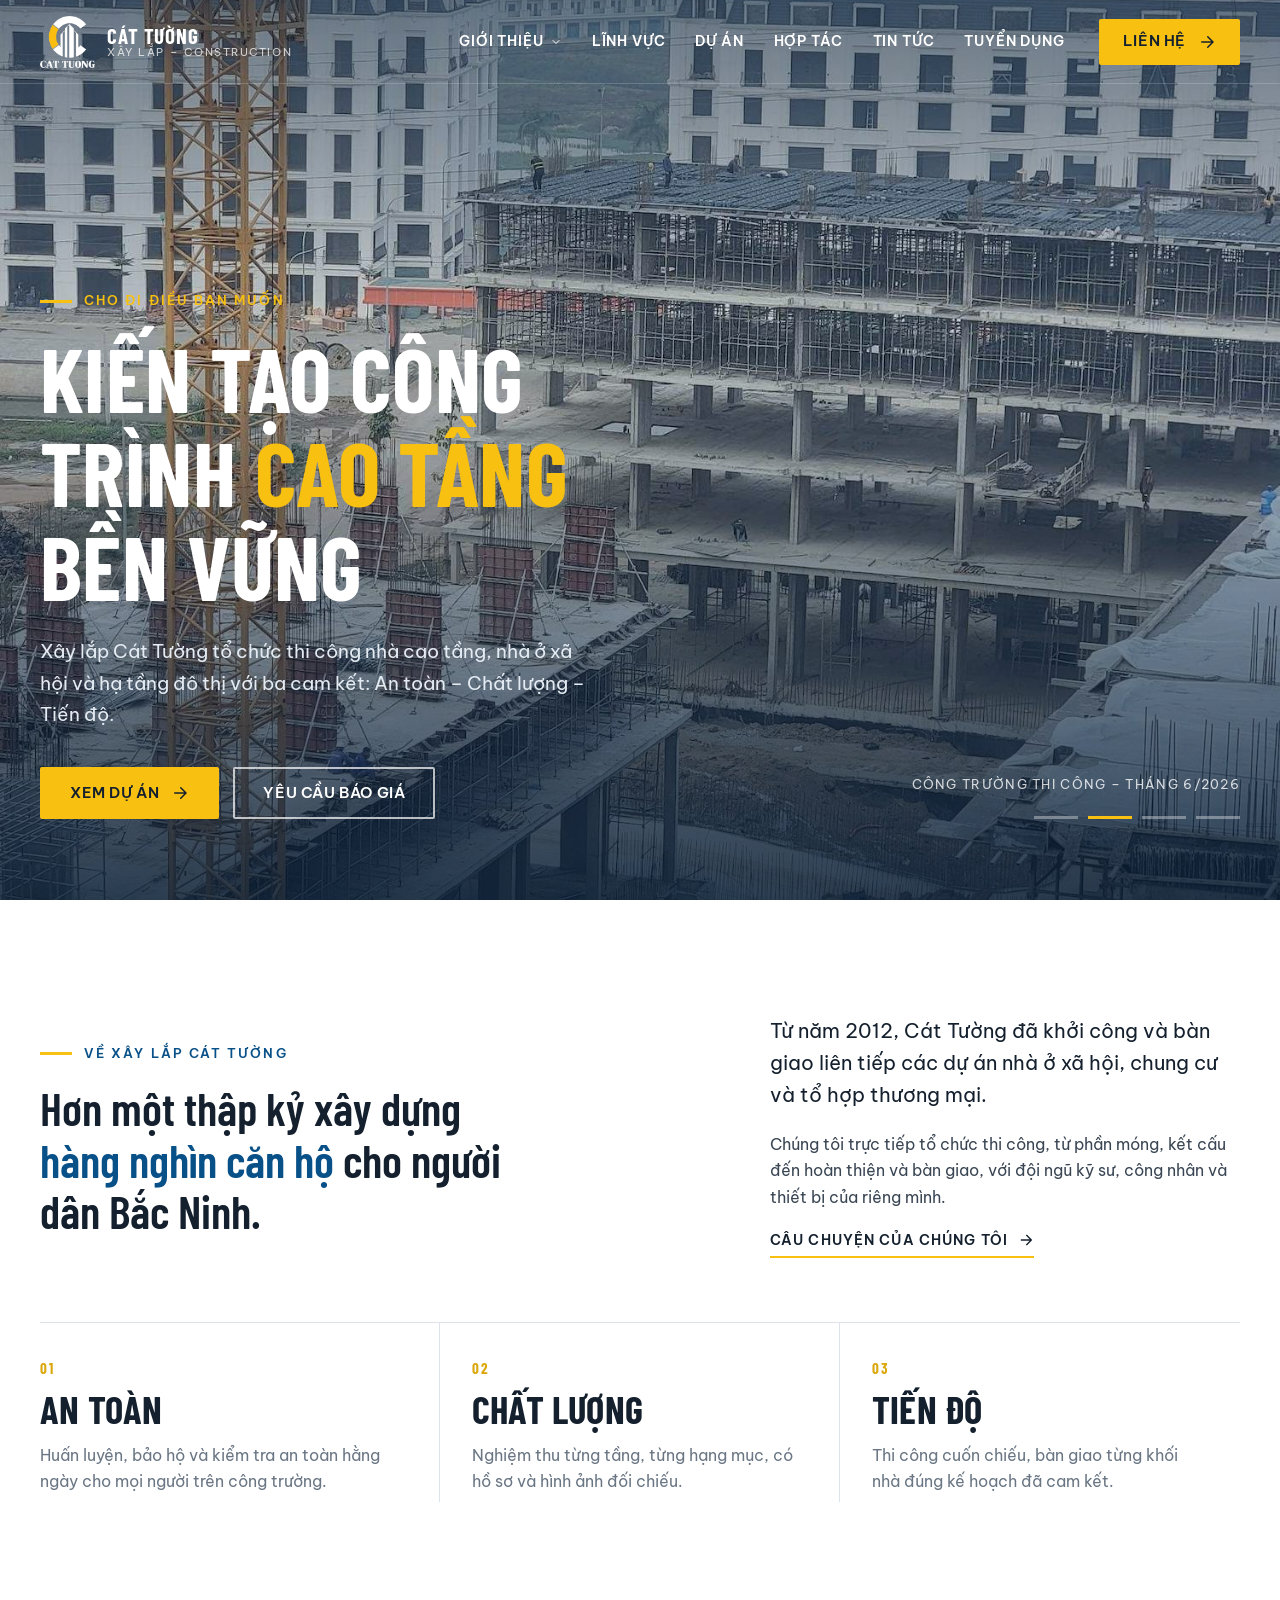
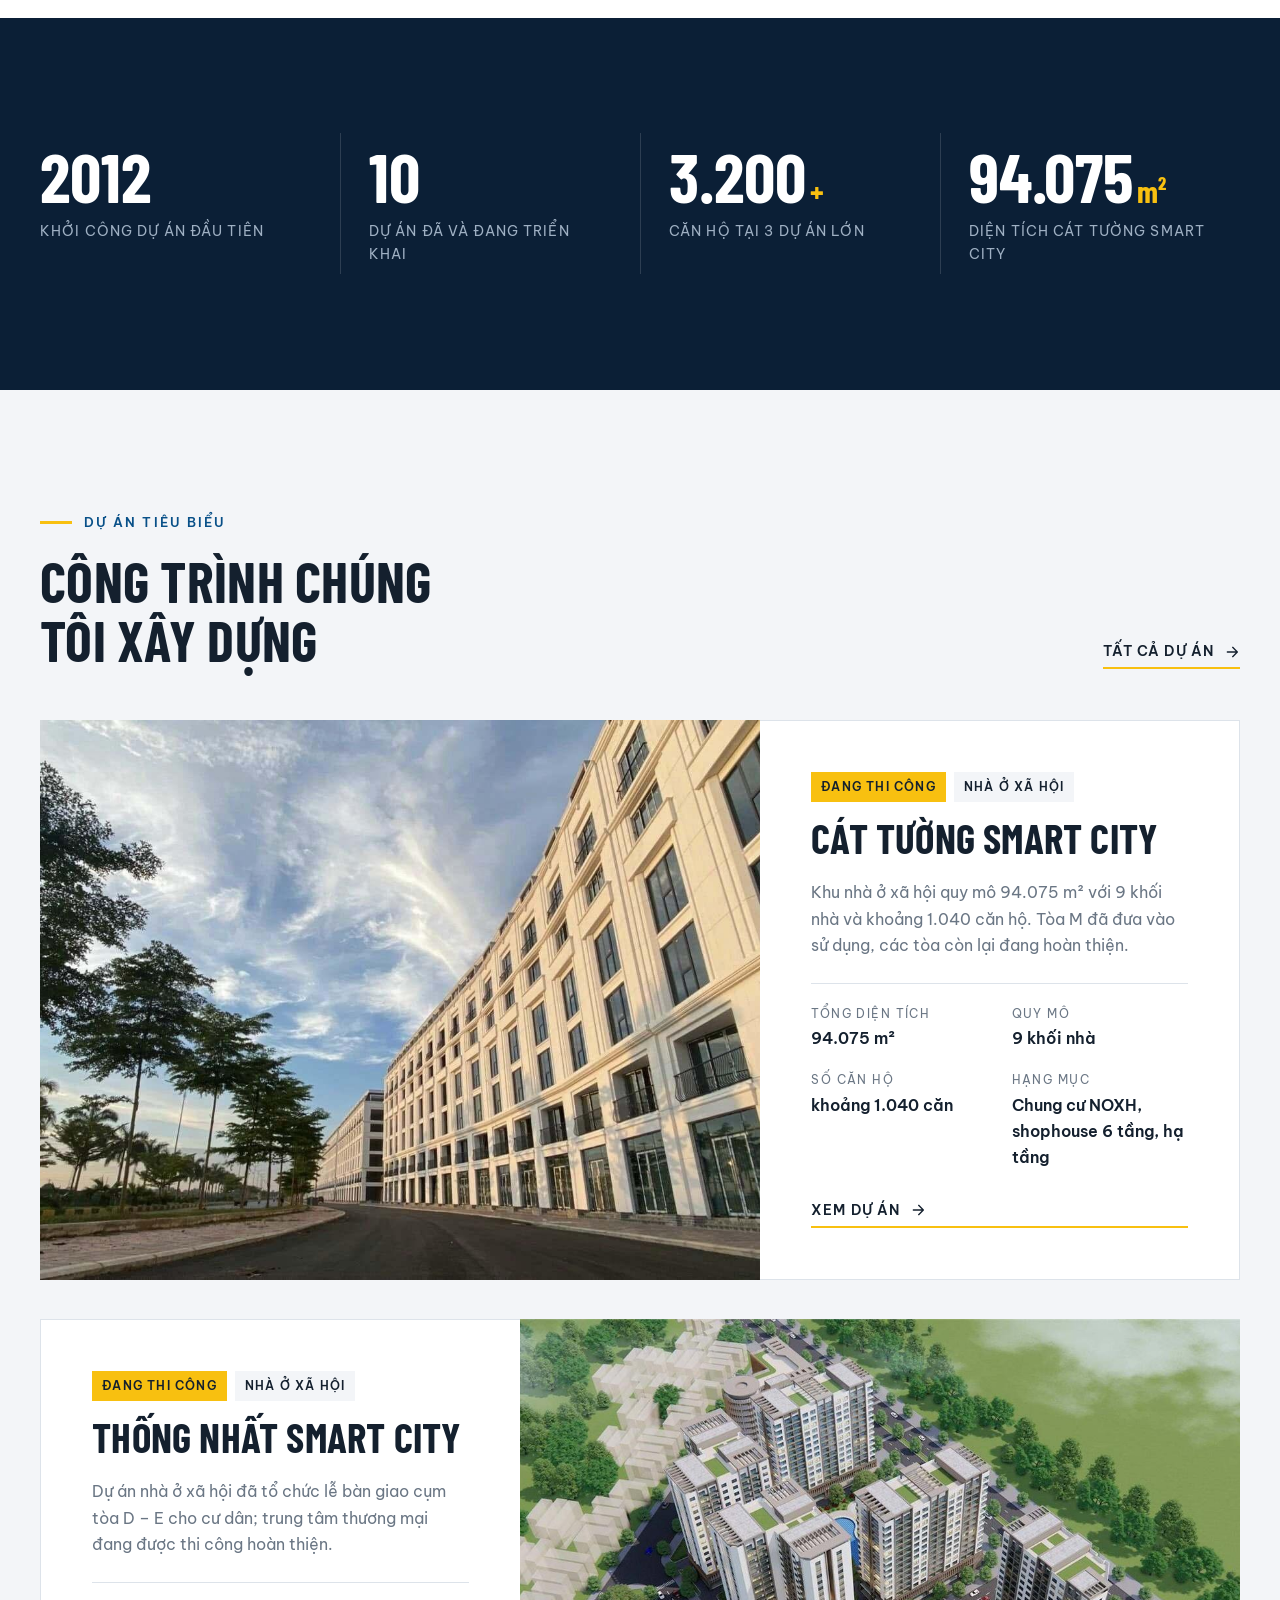
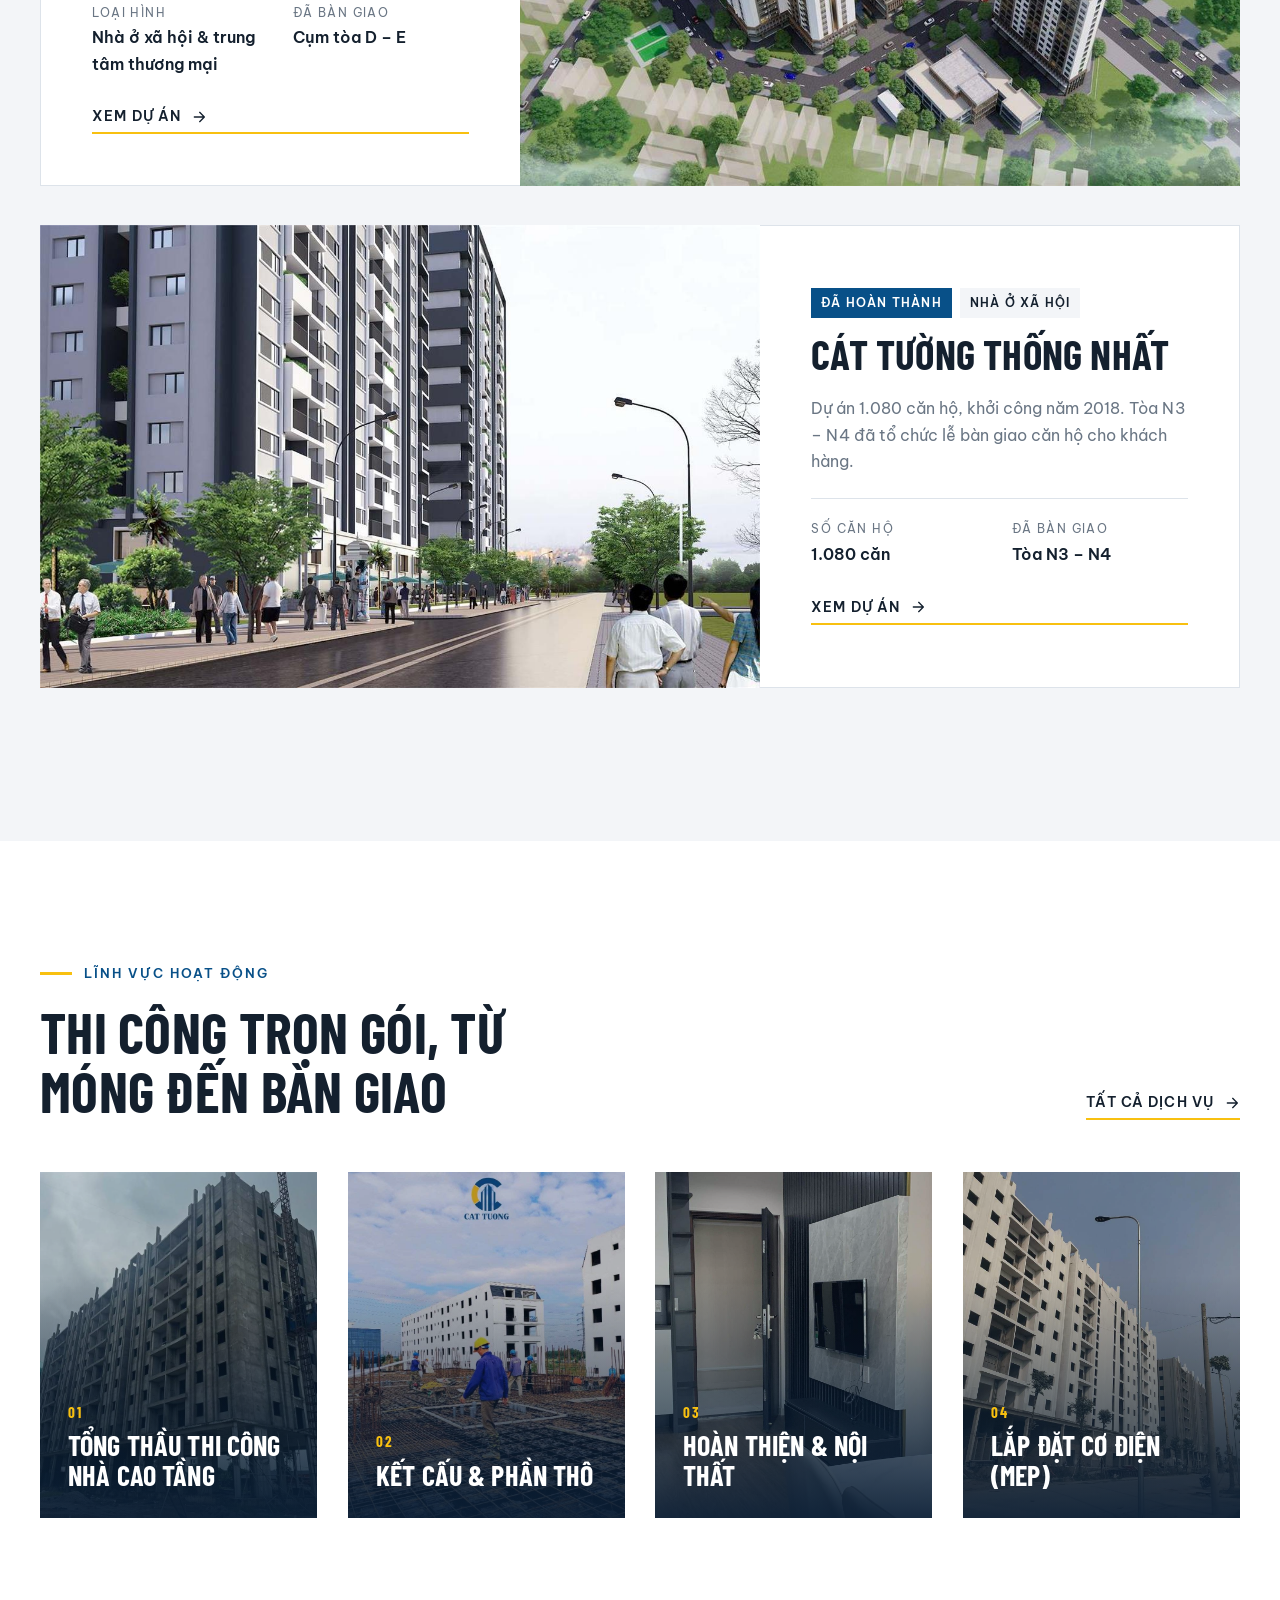
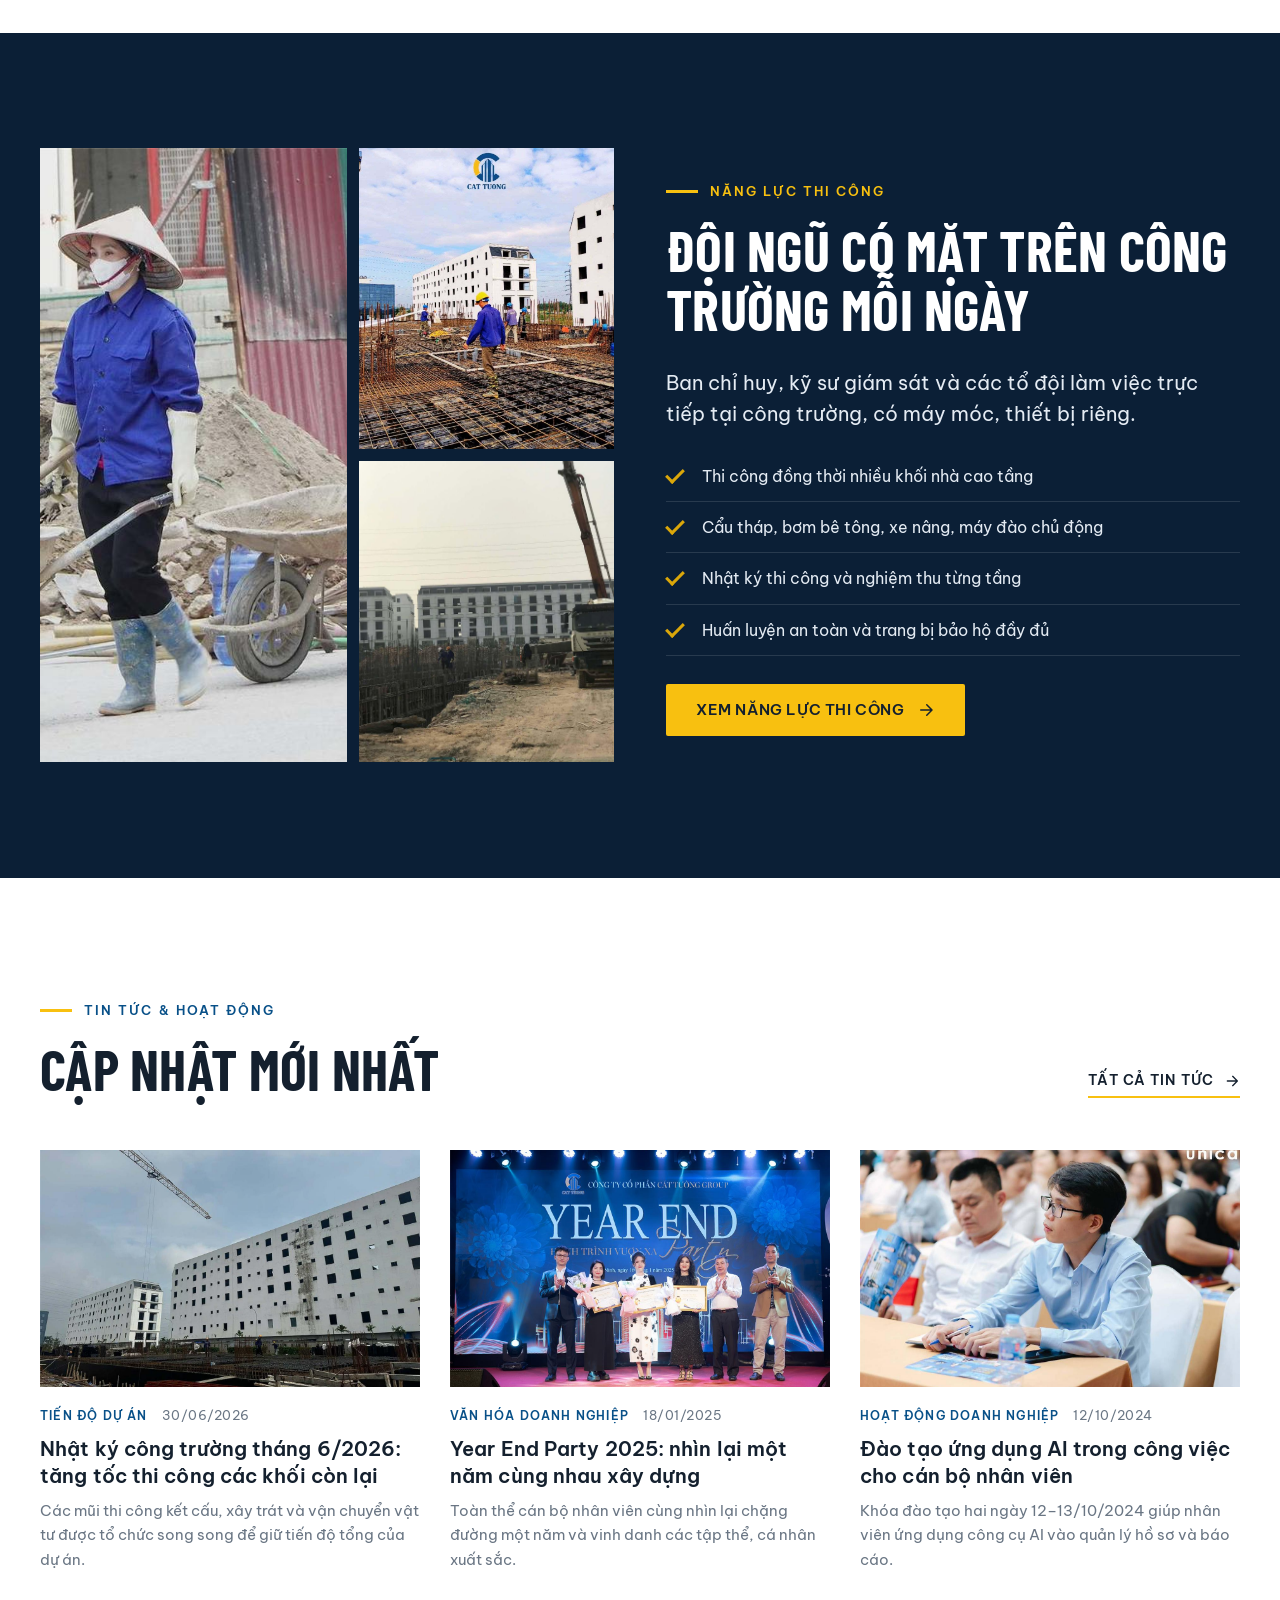
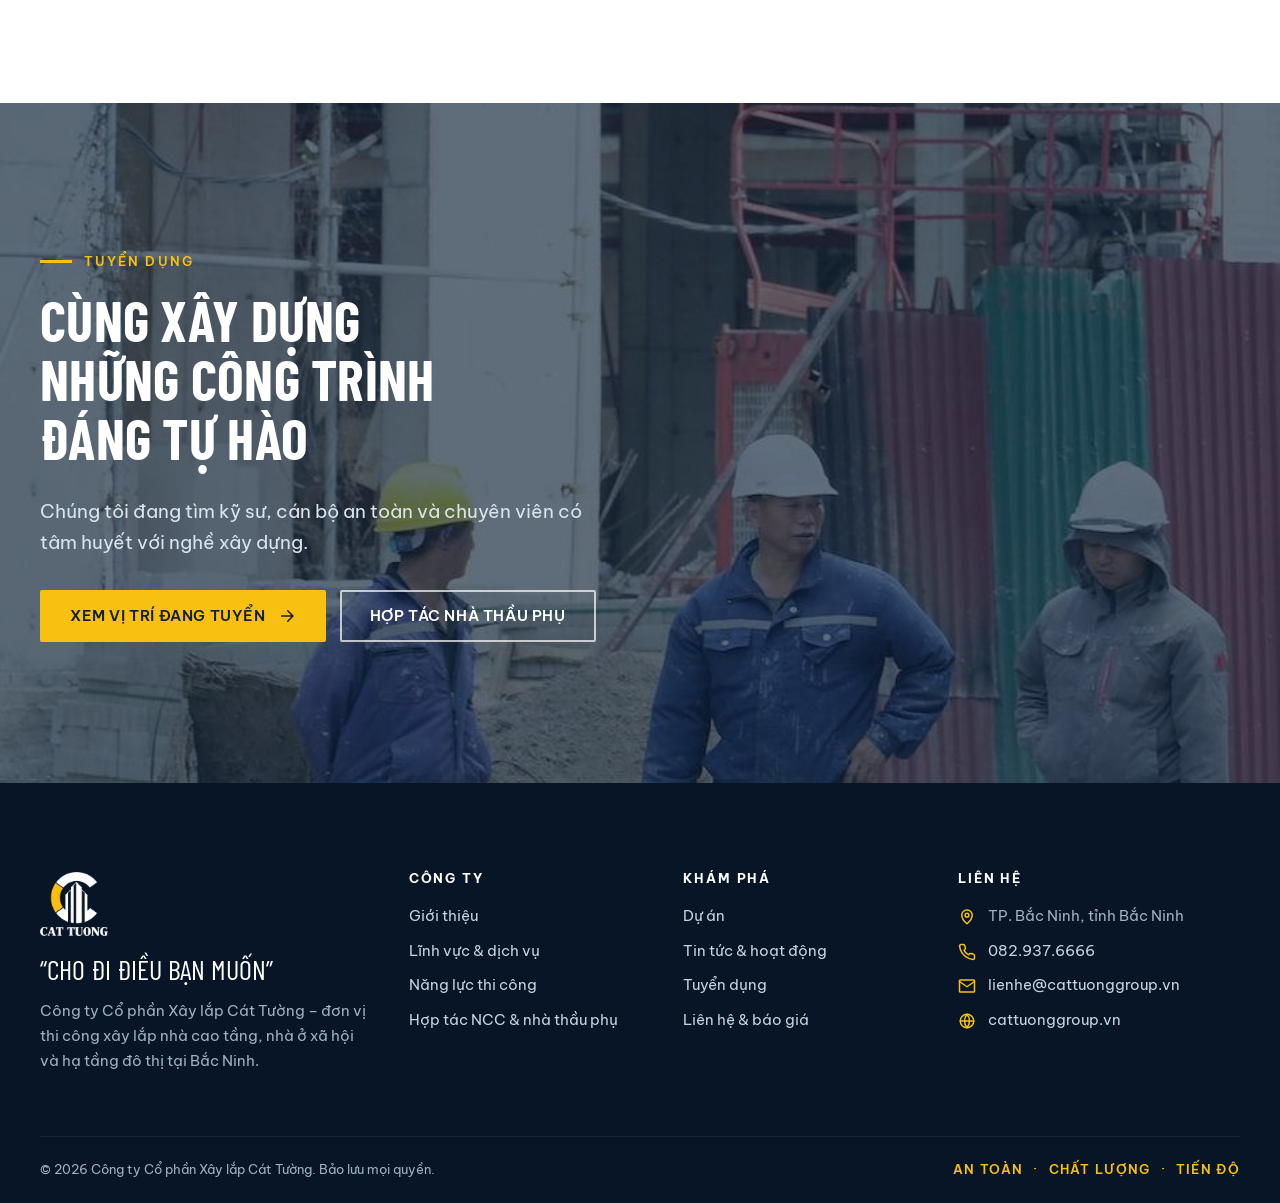
==== index.html @ a6fdd991 "Add files via upload" ====
<!doctype html>
<html lang="vi" class="no-js">
<head>
  <meta charset="utf-8">
  <meta name="viewport" content="width=device-width, initial-scale=1">
  <title>Xây lắp Cát Tường – Thi công nhà cao tầng | An toàn – Chất lượng – Tiến độ</title>
  <meta name="description" content="Công ty Xây lắp Cát Tường – tổng thầu thi công nhà cao tầng, nhà ở xã hội và hạ tầng đô thị tại Bắc Ninh. An toàn – Chất lượng – Tiến độ.">
  <link rel="icon" href="assets/img/logo.png">
  <link rel="preconnect" href="https://fonts.googleapis.com"><link rel="preconnect" href="https://fonts.gstatic.com" crossorigin>
  <link href="https://fonts.googleapis.com/css2?family=Barlow+Condensed:wght@500;600;700&family=Be+Vietnam+Pro:wght@400;500;600&display=swap" rel="stylesheet">
  <link rel="stylesheet" href="assets/css/style.css">
  <link rel="preload" as="image" href="assets/img/hero-1.jpg">
</head>
<body data-page="home" class="has-hero">
<main id="main">

  <!-- HERO -->
  <section class="hero" aria-label="Giới thiệu">
    <div class="hero-slides">
      <div class="hero-slide" data-caption="Cát Tường Smart City – Yên Phong, Bắc Ninh"><img src="assets/img/hero-1.jpg" alt="Dãy nhà Cát Tường Smart City đã hoàn thiện mặt ngoài"></div>
      <div class="hero-slide" data-caption="Công trường thi công – tháng 6/2026"><img src="assets/img/hero-2.jpg" alt="Toàn cảnh công trường với cẩu tháp" loading="lazy"></div>
      <div class="hero-slide" data-caption="Thi công cốt thép sàn"><img src="assets/img/hero-3.jpg" alt="Công nhân thi công cốt thép sàn" loading="lazy"></div>
      <div class="hero-slide" data-caption="Shophouse 6 tầng – Cát Tường Smart City"><img src="assets/img/hero-4.jpg" alt="Dãy shophouse lúc hoàng hôn" loading="lazy"></div>
    </div>
    <div class="wrap hero-content">
      <span class="eyebrow">Cho đi điều bạn muốn</span>
      <h1>Kiến tạo công trình <em>cao tầng</em> bền vững</h1>
      <p class="hero-sub">Xây lắp Cát Tường tổ chức thi công nhà cao tầng, nhà ở xã hội và hạ tầng đô thị với ba cam kết: An toàn – Chất lượng – Tiến độ.</p>
      <div class="hero-actions">
        <a class="btn btn--gold" href="du-an.html">Xem dự án <span data-icon="arrow"></span></a>
        <a class="btn btn--ghost" href="lien-he.html?need=Yêu cầu báo giá">Yêu cầu báo giá</a>
      </div>
    </div>
    <div class="hero-caption" aria-live="polite"></div>
    <div class="hero-meta">
      <button class="hero-dot" type="button" aria-label="Ảnh 1"></button>
      <button class="hero-dot" type="button" aria-label="Ảnh 2"></button>
      <button class="hero-dot" type="button" aria-label="Ảnh 3"></button>
      <button class="hero-dot" type="button" aria-label="Ảnh 4"></button>
    </div>
  </section>

  <!-- INTRO + VALUES -->
  <section class="section">
    <div class="wrap">
      <div class="split">
        <div class="s-7 reveal">
          <span class="eyebrow">Về Xây lắp Cát Tường</span>
          <p class="statement">Hơn một thập kỷ xây dựng <em>hàng nghìn căn hộ</em> cho người dân Bắc Ninh.</p>
        </div>
        <div class="s-5 reveal">
          <p class="lead">Từ năm 2012, Cát Tường đã khởi công và bàn giao liên tiếp các dự án nhà ở xã hội, chung cư và tổ hợp thương mại.</p>
          <p>Chúng tôi trực tiếp tổ chức thi công, từ phần móng, kết cấu đến hoàn thiện và bàn giao, với đội ngũ kỹ sư, công nhân và thiết bị của riêng mình.</p>
          <a class="arrow-link" href="gioi-thieu.html">Câu chuyện của chúng tôi <span data-icon="arrow"></span></a>
        </div>
      </div>
      <div class="values reveal">
        <div class="value"><span class="num">01</span><h3>An toàn</h3><p>Huấn luyện, bảo hộ và kiểm tra an toàn hằng ngày cho mọi người trên công trường.</p></div>
        <div class="value"><span class="num">02</span><h3>Chất lượng</h3><p>Nghiệm thu từng tầng, từng hạng mục, có hồ sơ và hình ảnh đối chiếu.</p></div>
        <div class="value"><span class="num">03</span><h3>Tiến độ</h3><p>Thi công cuốn chiếu, bàn giao từng khối nhà đúng kế hoạch đã cam kết.</p></div>
      </div>
    </div>
  </section>

  <!-- STATS -->
  <section class="section section--dark" aria-label="Con số nổi bật">
    <div class="wrap">
      <div class="stats reveal">
        <div class="stat"><div class="val">2012</div><div class="lbl">Khởi công dự án đầu tiên</div></div>
        <div class="stat"><div class="val">10</div><div class="lbl">Dự án đã và đang triển khai</div></div>
        <div class="stat"><div class="val">3.200<small>+</small></div><div class="lbl">Căn hộ tại 3 dự án lớn</div></div>
        <div class="stat"><div class="val">94.075<small>m²</small></div><div class="lbl">Diện tích Cát Tường Smart City</div></div>
      </div>
    </div>
  </section>

  <!-- FEATURED PROJECTS -->
  <section class="section section--alt">
    <div class="wrap">
      <div class="section-head reveal">
        <div><span class="eyebrow">Dự án tiêu biểu</span><h2>Công trình chúng tôi xây dựng</h2></div>
        <a class="arrow-link" href="du-an.html">Tất cả dự án <span data-icon="arrow"></span></a>
      </div>
      <div id="featured"></div>
    </div>
  </section>

  <!-- SERVICES -->
  <section class="section">
    <div class="wrap">
      <div class="section-head reveal">
        <div><span class="eyebrow">Lĩnh vực hoạt động</span><h2>Thi công trọn gói, từ móng đến bàn giao</h2></div>
        <a class="arrow-link" href="linh-vuc.html">Tất cả dịch vụ <span data-icon="arrow"></span></a>
      </div>
      <div class="grid grid-4" id="service-tiles"></div>
    </div>
  </section>

  <!-- SAFETY / CAPABILITY -->
  <section class="section section--dark">
    <div class="wrap split">
      <div class="s-6 reveal">
        <div class="mosaic">
          <div class="media"><img src="assets/img/site-workers.jpg" alt="Công nhân vận chuyển vật liệu trên công trường" loading="lazy"></div>
          <div class="media"><img src="assets/img/site-rebar.jpg" alt="Thi công cốt thép sàn" loading="lazy"></div>
          <div class="media"><img src="assets/img/site-pump.jpg" alt="Xe bơm bê tông tại công trường" loading="lazy"></div>
        </div>
      </div>
      <div class="s-6 reveal">
        <span class="eyebrow">Năng lực thi công</span>
        <h2>Đội ngũ có mặt trên công trường mỗi ngày</h2>
        <p class="lead">Ban chỉ huy, kỹ sư giám sát và các tổ đội làm việc trực tiếp tại công trường, có máy móc, thiết bị riêng.</p>
        <ul class="checks">
          <li>Thi công đồng thời nhiều khối nhà cao tầng</li>
          <li>Cẩu tháp, bơm bê tông, xe nâng, máy đào chủ động</li>
          <li>Nhật ký thi công và nghiệm thu từng tầng</li>
          <li>Huấn luyện an toàn và trang bị bảo hộ đầy đủ</li>
        </ul>
        <a class="btn btn--gold" href="nang-luc.html">Xem năng lực thi công <span data-icon="arrow"></span></a>
      </div>
    </div>
  </section>

  <!-- NEWS -->
  <section class="section">
    <div class="wrap">
      <div class="section-head reveal">
        <div><span class="eyebrow">Tin tức & hoạt động</span><h2>Cập nhật mới nhất</h2></div>
        <a class="arrow-link" href="tin-tuc.html">Tất cả tin tức <span data-icon="arrow"></span></a>
      </div>
      <div class="grid grid-3" id="home-news"></div>
    </div>
  </section>

  <!-- CAREERS CTA -->
  <section class="cta-band on-dark">
    <img class="bg" src="assets/img/site-team.jpg" alt="" loading="lazy">
    <div class="wrap reveal">
      <span class="eyebrow">Tuyển dụng</span>
      <h2>Cùng xây dựng những công trình đáng tự hào</h2>
      <p>Chúng tôi đang tìm kỹ sư, cán bộ an toàn và chuyên viên có tâm huyết với nghề xây dựng.</p>
      <div class="hero-actions">
        <a class="btn btn--gold" href="tuyen-dung.html">Xem vị trí đang tuyển <span data-icon="arrow"></span></a>
        <a class="btn btn--ghost" href="hop-tac.html">Hợp tác nhà thầu phụ</a>
      </div>
    </div>
  </section>

</main>
<script src="assets/js/data.js"></script>
<script src="assets/js/store.js"></script>
<script src="assets/js/main.js"></script>
</body>
</html>
---- assets/css/style.css ----
/* =========================================================
   Xây lắp Cát Tường – stylesheet
   Màu thương hiệu lấy từ logo: xanh #085088, vàng #F8C010
   ========================================================= */
:root {
  --brand: #085088;
  --brand-600: #0a4477;
  --navy: #0b1f36;
  --navy-2: #102a47;
  --gold: #f8c010;
  --gold-600: #dba70a;
  --ink: #14202e;
  --body: #3a4654;
  --muted: #6a7684;
  --line: #dde3ea;
  --bg: #ffffff;
  --bg-alt: #f3f5f8;
  --ok: #1d7a46;
  --err: #b42318;

  --font-display: "Barlow Condensed", "Arial Narrow", sans-serif;
  --font-body: "Be Vietnam Pro", system-ui, -apple-system, "Segoe UI", sans-serif;

  --wrap: 1280px;
  --gutter: clamp(16px, 4vw, 40px);
  --header-h: 84px;
  --radius: 2px;
  --ease: cubic-bezier(.2, .7, .2, 1);
}

*, *::before, *::after { box-sizing: border-box; }
html { scroll-behavior: smooth; -webkit-text-size-adjust: 100%; }
body {
  margin: 0; font-family: var(--font-body); font-size: 16px; line-height: 1.65;
  color: var(--body); background: var(--bg); overflow-x: hidden;
}
img { max-width: 100%; display: block; }
a { color: var(--brand); text-decoration: none; }
a:hover { color: var(--brand-600); }
h1, h2, h3, h4 { font-family: var(--font-display); color: var(--ink); line-height: 1.05; margin: 0 0 .5em; font-weight: 700; letter-spacing: .005em; }
h1 { font-size: clamp(44px, 7vw, 96px); text-transform: uppercase; }
h2 { font-size: clamp(34px, 4.4vw, 60px); text-transform: uppercase; }
h3 { font-size: clamp(22px, 2vw, 28px); }
p { margin: 0 0 1em; }
button, input, select, textarea { font: inherit; color: inherit; }
:focus-visible { outline: 3px solid var(--gold); outline-offset: 2px; }
.sr-only { position: absolute; width: 1px; height: 1px; overflow: hidden; clip: rect(0 0 0 0); white-space: nowrap; }
.skip-link { position: absolute; left: 8px; top: -60px; z-index: 200; background: var(--gold); color: var(--ink); padding: 10px 16px; font-weight: 600; }
.skip-link:focus { top: 8px; }

.wrap { max-width: var(--wrap); margin: 0 auto; padding: 0 var(--gutter); }
.section { padding: clamp(64px, 9vw, 128px) 0; }
.section--alt { background: var(--bg-alt); }
.section--dark { background: var(--navy); color: #c9d3df; }
.section--dark h2, .section--dark h3 { color: #fff; }

.eyebrow {
  display: inline-flex; align-items: center; gap: 12px;
  font-family: var(--font-body); font-size: 13px; font-weight: 600; letter-spacing: .16em;
  text-transform: uppercase; color: var(--brand); margin-bottom: 18px;
}
.eyebrow::before { content: ""; width: 32px; height: 3px; background: var(--gold); }
.section--dark .eyebrow, .on-dark .eyebrow { color: var(--gold); }
.lead { font-size: clamp(18px, 1.6vw, 22px); line-height: 1.55; color: var(--ink); }
.section--dark .lead { color: #e4ebf3; }

/* ---------- Buttons & links ---------- */
.btn {
  display: inline-flex; align-items: center; gap: 12px; min-height: 52px; padding: 0 28px;
  font-weight: 600; font-size: 15px; letter-spacing: .04em; text-transform: uppercase;
  border: 2px solid transparent; border-radius: var(--radius); cursor: pointer;
  transition: background .25s var(--ease), color .25s var(--ease), border-color .25s var(--ease);
}
.btn svg { width: 18px; height: 18px; transition: transform .25s var(--ease); }
.btn:hover svg { transform: translateX(4px); }
.btn--gold { background: var(--gold); color: var(--ink); }
.btn--gold:hover { background: #fff; color: var(--ink); }
.btn--brand { background: var(--brand); color: #fff; }
.btn--brand:hover { background: var(--navy); color: #fff; }
.btn--ghost { border-color: rgba(255,255,255,.7); color: #fff; }
.btn--ghost:hover { background: #fff; color: var(--ink); }
.btn--line { border-color: var(--ink); color: var(--ink); }
.btn--line:hover { background: var(--ink); color: #fff; }
.btn[disabled] { opacity: .6; cursor: progress; }

.arrow-link {
  display: inline-flex; align-items: center; gap: 10px; font-weight: 600; font-size: 14px;
  letter-spacing: .08em; text-transform: uppercase; color: var(--ink);
  border-bottom: 2px solid var(--gold); padding-bottom: 4px;
}
.arrow-link svg { width: 16px; height: 16px; transition: transform .25s var(--ease); }
.arrow-link:hover { color: var(--brand); }
.arrow-link:hover svg { transform: translateX(4px); }
.section--dark .arrow-link, .on-dark .arrow-link { color: #fff; }

/* ---------- Header ---------- */
.site-header {
  position: fixed; inset: 0 0 auto 0; z-index: 100; height: var(--header-h);
  background: #fff; border-bottom: 1px solid var(--line);
  transition: background .3s var(--ease), border-color .3s var(--ease), box-shadow .3s var(--ease);
}
.site-header .wrap { height: 100%; display: flex; align-items: center; gap: 32px; max-width: 1440px; }
.brand { display: flex; align-items: center; gap: 12px; flex-shrink: 0; }
.brand img { height: 52px; width: auto; }
.brand .brand-light { display: none; }
.brand-text { display: flex; flex-direction: column; line-height: 1.05; }
.brand-text strong { font-family: var(--font-display); font-size: 21px; letter-spacing: .04em; text-transform: uppercase; color: var(--brand); }
.brand-text span { font-size: 11px; letter-spacing: .14em; text-transform: uppercase; color: var(--muted); }

.nav { margin-left: auto; display: flex; align-items: center; gap: 4px; }
.nav > ul { list-style: none; display: flex; margin: 0; padding: 0; gap: 2px; }
.nav li { position: relative; }
.nav a.nav-link, .nav button.nav-link {
  display: flex; align-items: center; gap: 6px; height: var(--header-h); padding: 0 14px;
  font-size: 14px; font-weight: 600; letter-spacing: .06em; text-transform: uppercase;
  color: var(--ink); background: none; border: 0; cursor: pointer; position: relative;
}
.nav .nav-link::after {
  content: ""; position: absolute; left: 14px; right: 14px; bottom: 22px; height: 2px; background: var(--gold);
  transform: scaleX(0); transform-origin: left; transition: transform .25s var(--ease);
}
.nav .nav-link:hover::after, .nav .nav-link[aria-current="page"]::after { transform: scaleX(1); }
.nav .chev { width: 12px; height: 12px; }
.dropdown {
  position: absolute; top: calc(var(--header-h) - 1px); left: 0; min-width: 260px; list-style: none; margin: 0; padding: 10px 0;
  background: #fff; border-top: 3px solid var(--gold); box-shadow: 0 18px 40px rgba(11,31,54,.14);
  opacity: 0; visibility: hidden; transform: translateY(6px); transition: all .2s var(--ease);
}
.has-dropdown:hover .dropdown, .has-dropdown:focus-within .dropdown { opacity: 1; visibility: visible; transform: none; }
.dropdown a { display: block; padding: 10px 22px; color: var(--ink); font-size: 15px; }
.dropdown a:hover { background: var(--bg-alt); color: var(--brand); }
.nav-cta { margin-left: 16px; min-height: 46px; padding: 0 22px; }
.nav-toggle { display: none; margin-left: auto; width: 48px; height: 48px; border: 0; background: none; cursor: pointer; color: var(--ink); }
.nav-toggle svg { width: 28px; height: 28px; }

/* transparent header over hero */
body.has-hero .site-header:not(.is-scrolled) { background: transparent; border-color: rgba(255,255,255,.18); }
body.has-hero .site-header:not(.is-scrolled) .nav-link,
body.has-hero .site-header:not(.is-scrolled) .nav-toggle { color: #fff; }
body.has-hero .site-header:not(.is-scrolled) .brand-text strong { color: #fff; }
body.has-hero .site-header:not(.is-scrolled) .brand-text span { color: rgba(255,255,255,.75); }
body.has-hero .site-header:not(.is-scrolled) .brand-dark { display: none; }
body.has-hero .site-header:not(.is-scrolled) .brand-light { display: block; }
.site-header.is-scrolled { box-shadow: 0 6px 24px rgba(11,31,54,.08); }

main { padding-top: var(--header-h); }
body.has-hero main { padding-top: 0; }

/* ---------- Mobile nav ---------- */
@media (max-width: 1100px) {
  .nav-toggle { display: inline-flex; align-items: center; justify-content: center; }
  .nav {
    position: fixed; inset: var(--header-h) 0 0 0; background: var(--navy); flex-direction: column; align-items: stretch;
    padding: 24px var(--gutter) 40px; overflow-y: auto; gap: 0;
    transform: translateX(100%); transition: transform .35s var(--ease); visibility: hidden;
  }
  .nav.is-open { transform: none; visibility: visible; }
  .nav > ul { flex-direction: column; gap: 0; }
  .nav a.nav-link, .nav button.nav-link { height: auto; padding: 16px 0; font-size: 22px; font-family: var(--font-display); color: #fff !important; border-bottom: 1px solid rgba(255,255,255,.1); width: 100%; justify-content: space-between; }
  .nav .nav-link::after { display: none; }
  .dropdown { position: static; opacity: 1; visibility: visible; transform: none; box-shadow: none; background: transparent; border: 0; padding: 0 0 8px 12px; display: none; }
  .has-dropdown.is-open .dropdown { display: block; }
  .dropdown a { color: #c9d3df; padding: 10px 0; }
  .dropdown a:hover { background: none; color: var(--gold); }
  .nav-cta { margin: 28px 0 0; justify-content: center; }
  body.nav-open { overflow: hidden; }
  body.nav-open .site-header { background: var(--navy) !important; border-color: rgba(255,255,255,.1) !important; }
  body.nav-open .site-header .nav-toggle, body.nav-open .brand-text strong { color: #fff !important; }
  body.nav-open .brand-dark { display: none !important; }
  body.nav-open .brand-light { display: block !important; }
}
@media (max-width: 520px) {
  :root { --header-h: 70px; }
  .brand img { height: 42px; }
  .brand-text strong { font-size: 18px; }
  .brand-text span { display: none; }
}

/* ---------- Home hero ---------- */
.hero { position: relative; min-height: 100vh; min-height: 100svh; display: flex; align-items: flex-end; color: #fff; overflow: hidden; background: var(--navy); }
.hero-slides { position: absolute; inset: 0; }
.hero-slide { position: absolute; inset: 0; opacity: 0; transition: opacity .6s ease; }
.hero-slide.is-active { opacity: 1; }
.hero-slide img { width: 100%; height: 100%; object-fit: cover; transform: scale(1.06); transition: transform 2.6s linear; }
.hero-slide.is-active img { transform: scale(1); }
.hero::after { content: ""; position: absolute; inset: 0; background: linear-gradient(180deg, rgba(11,31,54,.55) 0%, rgba(11,31,54,.15) 35%, rgba(11,31,54,.85) 100%); }
.hero-content { position: relative; z-index: 2; width: 100%; padding-bottom: clamp(56px, 9vh, 110px); padding-top: calc(var(--header-h) + 40px); }
.hero .eyebrow, .page-hero .eyebrow, .detail-hero .eyebrow { color: var(--gold); }
.hero h1 { color: #fff; max-width: 13ch; margin-bottom: 24px; }
.hero h1 em { font-style: normal; color: var(--gold); }
.hero .hero-sub { max-width: 560px; font-size: clamp(17px, 1.5vw, 20px); color: #e4ebf3; margin-bottom: 36px; }
.hero-actions { display: flex; flex-wrap: wrap; gap: 14px; }
.hero-meta { position: absolute; z-index: 2; right: var(--gutter); bottom: clamp(56px, 9vh, 110px); display: flex; gap: 10px; }
.hero-dot { width: 44px; height: 3px; border: 0; padding: 0; background: rgba(255,255,255,.35); cursor: pointer; position: relative; overflow: hidden; }
.hero-dot::after { content: ""; position: absolute; inset: 0; background: var(--gold); transform: scaleX(0); transform-origin: left; }
.hero-dot.is-active::after { animation: dot 2s linear forwards; }
@keyframes dot { to { transform: scaleX(1); } }
.hero-caption { position: absolute; z-index: 2; right: var(--gutter); bottom: calc(clamp(56px, 9vh, 110px) + 24px); font-size: 13px; letter-spacing: .1em; text-transform: uppercase; color: rgba(255,255,255,.8); }
@media (max-width: 760px) { .hero-meta, .hero-caption { display: none; } }

/* ---------- Page hero (inner) ---------- */
.page-hero { position: relative; color: #fff; background: var(--navy); padding: calc(var(--header-h) + clamp(60px, 10vw, 140px)) 0 clamp(48px, 6vw, 80px); overflow: hidden; }
.page-hero img.bg { position: absolute; inset: 0; width: 100%; height: 100%; object-fit: cover; opacity: .45; }
.page-hero::after { content: ""; position: absolute; inset: 0; background: linear-gradient(90deg, rgba(11,31,54,.9) 0%, rgba(11,31,54,.35) 100%); }
.page-hero .wrap { position: relative; z-index: 2; }
.page-hero h1 { color: #fff; font-size: clamp(42px, 6vw, 84px); max-width: 16ch; }
.page-hero p { max-width: 640px; font-size: clamp(17px, 1.4vw, 20px); color: #dbe3ec; margin: 0; }
.crumbs { display: flex; flex-wrap: wrap; gap: 8px; font-size: 13px; letter-spacing: .08em; text-transform: uppercase; margin-bottom: 20px; color: rgba(255,255,255,.7); }
.crumbs a { color: rgba(255,255,255,.85); }
.crumbs a:hover { color: var(--gold); }
.crumbs span[aria-hidden] { color: var(--gold); }

/* ---------- Layout helpers ---------- */
.split { display: grid; grid-template-columns: repeat(12, 1fr); gap: clamp(24px, 4vw, 64px); align-items: center; }
.split > .s-5 { grid-column: span 5; } .split > .s-6 { grid-column: span 6; } .split > .s-7 { grid-column: span 7; }
.split > .s-4 { grid-column: span 4; } .split > .s-8 { grid-column: span 8; }
@media (max-width: 900px) { .split > * { grid-column: 1 / -1 !important; } }
.section-head { display: flex; justify-content: space-between; align-items: flex-end; gap: 24px; flex-wrap: wrap; margin-bottom: clamp(32px, 4vw, 56px); }
.section-head h2 { margin: 0; max-width: 18ch; }
.grid { display: grid; gap: clamp(20px, 2.4vw, 32px); }
.grid-3 { grid-template-columns: repeat(3, 1fr); }
.grid-2 { grid-template-columns: repeat(2, 1fr); }
.grid-4 { grid-template-columns: repeat(4, 1fr); }
@media (max-width: 1000px) { .grid-3, .grid-4 { grid-template-columns: repeat(2, 1fr); } }
@media (max-width: 640px) { .grid-3, .grid-2, .grid-4 { grid-template-columns: 1fr; } }

/* ---------- Statement ---------- */
.statement { font-family: var(--font-display); font-size: clamp(30px, 3.6vw, 52px); line-height: 1.12; color: var(--ink); font-weight: 600; max-width: 22ch; margin: 0; }
.statement em { font-style: normal; color: var(--brand); }

/* ---------- Values ---------- */
.values { display: grid; grid-template-columns: repeat(3, 1fr); border-top: 1px solid var(--line); margin-top: clamp(40px, 5vw, 72px); }
.value { padding: 32px 32px 8px 0; border-right: 1px solid var(--line); }
.value + .value { padding-left: 32px; }
.value:last-child { border-right: 0; }
.value .num { font-family: var(--font-display); font-size: 15px; letter-spacing: .14em; color: var(--gold-600); font-weight: 700; }
.value h3 { font-size: clamp(30px, 3vw, 44px); text-transform: uppercase; margin: 8px 0 12px; }
.value p { color: var(--muted); margin: 0; }
@media (max-width: 760px) {
  .values { grid-template-columns: 1fr; }
  .value, .value + .value { padding: 24px 0; border-right: 0; border-bottom: 1px solid var(--line); }
}

/* ---------- Media cards ---------- */
.media { position: relative; overflow: hidden; background: var(--bg-alt); }
.media img { width: 100%; height: 100%; object-fit: cover; transition: transform .8s var(--ease); }
a:hover .media img, .card:hover .media img { transform: scale(1.04); }
.ratio-43 { aspect-ratio: 4 / 3; } .ratio-169 { aspect-ratio: 16 / 9; } .ratio-34 { aspect-ratio: 3 / 4; } .ratio-11 { aspect-ratio: 1; }

/* Featured projects – large alternating */
.feature { display: grid; grid-template-columns: 1.5fr 1fr; gap: 0; background: #fff; margin-bottom: clamp(24px, 3vw, 40px); color: inherit; }
.feature:nth-child(even) { grid-template-columns: 1fr 1.5fr; }
.feature:nth-child(even) .feature-media { order: 2; }
.feature-media { min-height: 420px; }
.feature-body { padding: clamp(28px, 4vw, 56px); display: flex; flex-direction: column; justify-content: center; border: 1px solid var(--line); }
.feature:nth-child(odd) .feature-body { border-left: 0; } .feature:nth-child(even) .feature-body { border-right: 0; }
.feature-body h3 { font-size: clamp(30px, 3.2vw, 46px); text-transform: uppercase; }
.feature-body p { color: var(--muted); }
.feature:hover h3 { color: var(--brand); }
.facts { display: grid; grid-template-columns: 1fr 1fr; gap: 18px 24px; margin: 8px 0 28px; padding: 20px 0 0; border-top: 1px solid var(--line); }
.facts dt { font-size: 12px; letter-spacing: .12em; text-transform: uppercase; color: var(--muted); }
.facts dd { margin: 2px 0 0; font-weight: 600; color: var(--ink); }
@media (max-width: 900px) {
  .feature, .feature:nth-child(even) { grid-template-columns: 1fr; }
  .feature:nth-child(even) .feature-media { order: 0; }
  .feature-media { min-height: 0; aspect-ratio: 16/10; }
  .feature-body { border: 1px solid var(--line) !important; border-top: 0 !important; }
}

/* Tags / badges */
.tag { display: inline-block; font-size: 12px; font-weight: 600; letter-spacing: .1em; text-transform: uppercase; padding: 5px 10px; background: var(--bg-alt); color: var(--ink); }
.tag--live { background: var(--gold); color: var(--ink); }
.tag--done { background: var(--brand); color: #fff; }
.tag--plan { background: #e7ecf2; color: var(--brand-600); }
.tags { display: flex; flex-wrap: wrap; gap: 8px; margin-bottom: 14px; }

/* Project card */
.card { display: flex; flex-direction: column; color: inherit; background: #fff; height: 100%; }
.card .media { aspect-ratio: 4/3; }
.card .media .tag { position: absolute; left: 0; top: 0; z-index: 2; }
.card-body { padding: 22px 0 8px; display: flex; flex-direction: column; flex: 1; }
.card-body h3 { font-size: 28px; text-transform: uppercase; margin-bottom: 6px; transition: color .2s; }
.card:hover h3 { color: var(--brand); }
.card-meta { font-size: 14px; color: var(--muted); display: flex; flex-wrap: wrap; gap: 6px 16px; }
.card-meta span { display: inline-flex; align-items: center; gap: 6px; }
.card-meta svg { width: 14px; height: 14px; color: var(--gold-600); }
.card-body p { color: var(--muted); margin: 12px 0 0; font-size: 15px; }

/* List view */
.project-list .card { flex-direction: row; gap: 28px; border-bottom: 1px solid var(--line); padding-bottom: 24px; }
.project-list .card .media { width: 320px; flex-shrink: 0; }
.project-list .card-body { padding-top: 4px; }
@media (max-width: 700px) { .project-list .card { flex-direction: column; } .project-list .card .media { width: 100%; } }

/* Service tiles (McCarthy "markets" style) */
.tile { position: relative; display: block; overflow: hidden; color: #fff; aspect-ratio: 4/5; background: var(--navy); }
.tile img { position: absolute; inset: 0; width: 100%; height: 100%; object-fit: cover; opacity: .75; transition: transform .8s var(--ease), opacity .4s; }
.tile::after { content: ""; position: absolute; inset: 0; background: linear-gradient(180deg, rgba(11,31,54,0) 30%, rgba(11,31,54,.92) 100%); }
.tile-body { position: absolute; z-index: 2; left: 0; right: 0; bottom: 0; padding: 28px; }
.tile-body .num { font-family: var(--font-display); color: var(--gold); font-weight: 700; letter-spacing: .12em; font-size: 15px; }
.tile-body h3 { color: #fff; font-size: clamp(26px, 2.2vw, 32px); text-transform: uppercase; margin: 6px 0 0; }
.tile-body p { margin: 0; max-height: 0; overflow: hidden; opacity: 0; transition: max-height .5s var(--ease), opacity .4s, margin .4s; color: #dbe3ec; font-size: 15px; }
.tile:hover img, .tile:focus-visible img { transform: scale(1.05); opacity: .55; }
.tile:hover .tile-body p, .tile:focus-visible .tile-body p { max-height: 160px; opacity: 1; margin-top: 10px; }
@media (hover: none) { .tile-body p { max-height: none; opacity: 1; margin-top: 10px; } }

/* Stats band */
.stats { display: grid; grid-template-columns: repeat(4, 1fr); gap: 0; }
.stat { padding: 8px 28px; border-left: 1px solid rgba(255,255,255,.14); }
.stat:first-child { border-left: 0; padding-left: 0; }
.stat .val { font-family: var(--font-display); font-size: clamp(48px, 5.4vw, 80px); line-height: 1; color: #fff; font-weight: 700; }
.stat .val small { font-size: .45em; color: var(--gold); margin-left: 4px; }
.stat .lbl { margin-top: 10px; font-size: 14px; letter-spacing: .08em; text-transform: uppercase; color: #9fb0c3; }
.section:not(.section--dark) .stat { border-color: var(--line); }
.section:not(.section--dark) .stat .val { color: var(--ink); }
.section:not(.section--dark) .stat .lbl { color: var(--muted); }
@media (max-width: 860px) { .stats { grid-template-columns: repeat(2, 1fr); row-gap: 36px; } .stat:nth-child(3) { border-left: 0; padding-left: 0; } }

/* Image mosaic */
.mosaic { display: grid; grid-template-columns: 1.2fr 1fr; grid-template-rows: 1fr 1fr; gap: 12px; height: clamp(420px, 48vw, 620px); }
.mosaic .media:first-child { grid-row: span 2; }
@media (max-width: 640px) { .mosaic { height: auto; grid-template-columns: 1fr 1fr; grid-template-rows: auto; } .mosaic .media { aspect-ratio: 1; } .mosaic .media:first-child { grid-column: span 2; grid-row: auto; aspect-ratio: 16/10; } }

/* Check list */
.checks { list-style: none; padding: 0; margin: 0 0 28px; }
.checks li { position: relative; padding: 12px 0 12px 36px; border-bottom: 1px solid var(--line); color: var(--ink); }
.checks li::before { content: ""; position: absolute; left: 0; top: 18px; width: 18px; height: 10px; border-left: 3px solid var(--gold-600); border-bottom: 3px solid var(--gold-600); transform: rotate(-45deg); }
.section--dark .checks li { color: #e4ebf3; border-color: rgba(255,255,255,.12); }

/* News card */
.news-card { display: flex; flex-direction: column; color: inherit; }
.news-card .media { aspect-ratio: 16/10; }
.news-card .meta { display: flex; gap: 14px; align-items: center; margin: 18px 0 8px; font-size: 13px; color: var(--muted); letter-spacing: .04em; }
.news-card .meta .cat { color: var(--brand); font-weight: 600; text-transform: uppercase; letter-spacing: .1em; font-size: 12px; }
.news-card h3 { font-family: var(--font-body); font-size: 20px; line-height: 1.35; font-weight: 600; text-transform: none; transition: color .2s; }
.news-card:hover h3 { color: var(--brand); }
.news-card p { color: var(--muted); font-size: 15px; }

/* CTA band */
.cta-band { position: relative; color: #fff; background: var(--navy); overflow: hidden; }
.cta-band img.bg { position: absolute; inset: 0; width: 100%; height: 100%; object-fit: cover; opacity: .38; }
.cta-band .wrap { position: relative; z-index: 2; padding-top: clamp(80px, 11vw, 150px); padding-bottom: clamp(80px, 11vw, 150px); }
.cta-band h2 { color: #fff; max-width: 18ch; }
.cta-band p { max-width: 560px; color: #dbe3ec; font-size: 19px; margin-bottom: 32px; }

/* Timeline (history & progress) */
.timeline { list-style: none; margin: 0; padding: 0; position: relative; }
.timeline::before { content: ""; position: absolute; left: 11px; top: 6px; bottom: 6px; width: 2px; background: var(--line); }
.timeline li { position: relative; padding: 0 0 30px 48px; }
.timeline li::before { content: ""; position: absolute; left: 3px; top: 6px; width: 18px; height: 18px; border-radius: 50%; background: #fff; border: 3px solid var(--line); }
.timeline li.done::before { background: var(--brand); border-color: var(--brand); }
.timeline li.current::before { background: var(--gold); border-color: var(--gold); box-shadow: 0 0 0 6px rgba(248,192,16,.25); }
.timeline .t-date { font-family: var(--font-display); font-weight: 700; font-size: 22px; color: var(--brand); letter-spacing: .02em; }
.timeline .t-title { color: var(--ink); font-weight: 600; }
.timeline .t-state { font-size: 12px; letter-spacing: .1em; text-transform: uppercase; color: var(--muted); margin-left: 8px; }
.section--dark .timeline::before { background: rgba(255,255,255,.15); }
.section--dark .timeline .t-date { color: var(--gold); }
.section--dark .timeline .t-title { color: #fff; }

/* History horizontal */
.history { display: grid; grid-template-columns: repeat(6, 1fr); gap: 0; border-top: 2px solid rgba(255,255,255,.18); }
.history > div { padding: 26px 20px 0 0; position: relative; }
.history > div::before { content: ""; position: absolute; top: -8px; left: 0; width: 14px; height: 14px; background: var(--gold); border-radius: 50%; }
.history .yr { font-family: var(--font-display); font-size: 40px; font-weight: 700; color: #fff; line-height: 1; }
.history h4 { font-family: var(--font-body); font-size: 14px; letter-spacing: .08em; text-transform: uppercase; color: var(--gold); margin: 10px 0 6px; }
.history p { font-size: 15px; color: #b9c6d4; margin: 0; }
@media (max-width: 1000px) { .history { grid-template-columns: repeat(3, 1fr); row-gap: 36px; } }
@media (max-width: 600px) { .history { grid-template-columns: 1fr; border-top: 0; border-left: 2px solid rgba(255,255,255,.18); padding-left: 24px; } .history > div::before { left: -32px; top: 30px; } }

/* ---------- Filters / toolbar ---------- */
.toolbar { display: grid; grid-template-columns: 2fr repeat(3, 1fr) auto; gap: 12px; align-items: end; padding: 24px; background: var(--bg-alt); margin-bottom: 36px; }
.toolbar.cols-3 { grid-template-columns: 2fr 1fr 1fr; }
.toolbar label { display: block; font-size: 12px; letter-spacing: .1em; text-transform: uppercase; color: var(--muted); font-weight: 600; margin-bottom: 6px; }
.view-toggle { display: flex; border: 1px solid var(--line); background: #fff; }
.view-toggle button { width: 50px; height: 50px; border: 0; background: none; cursor: pointer; color: var(--muted); display: grid; place-items: center; }
.view-toggle button[aria-pressed="true"] { background: var(--ink); color: #fff; }
.view-toggle svg { width: 20px; height: 20px; }
@media (max-width: 900px) { .toolbar, .toolbar.cols-3 { grid-template-columns: 1fr 1fr; } .toolbar .f-search { grid-column: 1 / -1; } }
@media (max-width: 480px) { .toolbar, .toolbar.cols-3 { grid-template-columns: 1fr; } }
.result-count { color: var(--muted); font-size: 14px; margin: -16px 0 24px; }
.chip-row { display: flex; flex-wrap: wrap; gap: 8px; margin-bottom: 32px; }
.chip { border: 1px solid var(--line); background: #fff; padding: 9px 18px; font-size: 14px; font-weight: 600; cursor: pointer; color: var(--ink); }
.chip[aria-pressed="true"] { background: var(--ink); border-color: var(--ink); color: #fff; }

.pager { display: flex; justify-content: center; gap: 6px; margin-top: 48px; flex-wrap: wrap; }
.pager button { min-width: 46px; height: 46px; border: 1px solid var(--line); background: #fff; cursor: pointer; font-weight: 600; color: var(--ink); }
.pager button[aria-current="page"] { background: var(--brand); border-color: var(--brand); color: #fff; }
.pager button:disabled { opacity: .4; cursor: default; }
.empty { padding: 60px 20px; text-align: center; color: var(--muted); border: 1px dashed var(--line); }

/* ---------- Forms ---------- */
.field { margin-bottom: 18px; }
.field label { display: block; font-size: 14px; font-weight: 600; color: var(--ink); margin-bottom: 6px; }
.field label .req { color: var(--err); }
.input, .select, .textarea {
  width: 100%; min-height: 50px; padding: 12px 14px; border: 1px solid #c5ced8; background: #fff; border-radius: var(--radius);
  transition: border-color .2s, box-shadow .2s;
}
.textarea { min-height: 140px; resize: vertical; }
.select { appearance: none; background-image: url("data:image/svg+xml,%3Csvg xmlns='http://www.w3.org/2000/svg' viewBox='0 0 24 24' fill='none' stroke='%2314202e' stroke-width='2'%3E%3Cpath d='m6 9 6 6 6-6'/%3E%3C/svg%3E"); background-repeat: no-repeat; background-position: right 12px center; background-size: 18px; padding-right: 40px; }
.input:focus, .select:focus, .textarea:focus { outline: none; border-color: var(--brand); box-shadow: 0 0 0 3px rgba(8,80,136,.15); }
.field.has-error .input, .field.has-error .select, .field.has-error .textarea { border-color: var(--err); }
.field .error { display: none; color: var(--err); font-size: 13px; margin-top: 6px; }
.field.has-error .error { display: block; }
.field .hint { font-size: 13px; color: var(--muted); margin-top: 6px; }
.form-grid { display: grid; grid-template-columns: 1fr 1fr; gap: 0 20px; }
.form-grid .full { grid-column: 1 / -1; }
@media (max-width: 640px) { .form-grid { grid-template-columns: 1fr; } }
.check { display: flex; gap: 10px; align-items: flex-start; font-size: 14px; color: var(--body); }
.check input { width: 18px; height: 18px; margin-top: 3px; accent-color: var(--brand); flex-shrink: 0; }
.hp { position: absolute !important; left: -9999px !important; width: 1px; height: 1px; overflow: hidden; }
.form-status { display: none; padding: 16px 18px; margin-top: 18px; font-weight: 500; border-left: 4px solid; }
.form-status.is-ok { display: block; background: #e8f5ee; color: var(--ok); border-color: var(--ok); }
.form-status.is-err { display: block; background: #fdecea; color: var(--err); border-color: var(--err); }
.form-card { background: #fff; padding: clamp(24px, 4vw, 48px); border-top: 4px solid var(--gold); box-shadow: 0 20px 50px rgba(11,31,54,.08); }
.file-drop { border: 2px dashed #c5ced8; padding: 22px; text-align: center; cursor: pointer; background: var(--bg-alt); transition: border-color .2s; }
.file-drop:hover, .file-drop.is-drag { border-color: var(--brand); }
.file-drop input { position: absolute; opacity: 0; width: 1px; height: 1px; }
.file-drop strong { color: var(--brand); }

/* Contact info */
.info-list { list-style: none; padding: 0; margin: 0; }
.info-list li { display: flex; gap: 16px; padding: 20px 0; border-bottom: 1px solid rgba(255,255,255,.12); }
.info-list svg { width: 22px; height: 22px; color: var(--gold); flex-shrink: 0; margin-top: 3px; }
.info-list small { display: block; font-size: 12px; letter-spacing: .12em; text-transform: uppercase; color: #9fb0c3; }
.info-list a, .info-list span { color: #fff; font-weight: 500; font-size: 17px; }

/* ---------- Project detail ---------- */
.detail-hero { position: relative; height: min(78vh, 760px); min-height: 460px; background: var(--navy); color: #fff; display: flex; align-items: flex-end; overflow: hidden; }
.detail-hero img { position: absolute; inset: 0; width: 100%; height: 100%; object-fit: cover; }
.detail-hero::after { content: ""; position: absolute; inset: 0; background: linear-gradient(180deg, rgba(11,31,54,.35) 0%, rgba(11,31,54,.1) 40%, rgba(11,31,54,.9) 100%); }
.detail-hero .wrap { position: relative; z-index: 2; width: 100%; padding-bottom: 56px; }
.detail-hero h1 { color: #fff; margin-bottom: 12px; }
.detail-facts { display: grid; grid-template-columns: repeat(4, 1fr); border: 1px solid var(--line); margin-top: -1px; }
.detail-facts > div { padding: 24px; border-right: 1px solid var(--line); }
.detail-facts > div:last-child { border-right: 0; }
.detail-facts dt { font-size: 12px; letter-spacing: .12em; text-transform: uppercase; color: var(--muted); }
.detail-facts dd { margin: 4px 0 0; font-size: 18px; font-weight: 600; color: var(--ink); }
@media (max-width: 800px) { .detail-facts { grid-template-columns: 1fr 1fr; } .detail-facts > div:nth-child(2) { border-right: 0; } .detail-facts > div:nth-child(-n+2) { border-bottom: 1px solid var(--line); } }
.gallery { display: grid; grid-template-columns: repeat(4, 1fr); gap: 10px; }
.gallery button { padding: 0; border: 0; cursor: zoom-in; aspect-ratio: 4/3; overflow: hidden; background: var(--bg-alt); }
.gallery button img { width: 100%; height: 100%; object-fit: cover; transition: transform .6s var(--ease); }
.gallery button:hover img { transform: scale(1.05); }
.gallery button:first-child { grid-column: span 2; grid-row: span 2; aspect-ratio: auto; }
@media (max-width: 700px) { .gallery { grid-template-columns: repeat(2, 1fr); } }

.lightbox { position: fixed; inset: 0; z-index: 300; background: rgba(6,16,28,.95); display: none; align-items: center; justify-content: center; }
.lightbox.is-open { display: flex; }
.lightbox img { max-width: 92vw; max-height: 84vh; object-fit: contain; }
.lightbox button { position: absolute; background: rgba(255,255,255,.1); border: 0; color: #fff; width: 54px; height: 54px; cursor: pointer; display: grid; place-items: center; }
.lightbox button:hover { background: var(--gold); color: var(--ink); }
.lightbox button svg { width: 24px; height: 24px; }
.lb-close { top: 16px; right: 16px; } .lb-prev { left: 16px; top: 50%; transform: translateY(-50%); } .lb-next { right: 16px; top: 50%; transform: translateY(-50%); }
.lb-count { position: absolute; bottom: 20px; left: 50%; transform: translateX(-50%); color: #c9d3df; font-size: 14px; letter-spacing: .1em; }

/* Article */
.article { max-width: 760px; margin: 0 auto; }
.article p { font-size: 18px; line-height: 1.75; color: var(--ink); }
.article .meta { display: flex; gap: 16px; flex-wrap: wrap; color: rgba(255,255,255,.8); font-size: 14px; margin-top: 18px; }
.prose h3 { margin-top: 1.6em; }
.prose ul { padding-left: 20px; margin: 0 0 1.4em; }
.prose li { margin-bottom: 8px; color: var(--ink); }

/* Job list */
.job-row { display: grid; grid-template-columns: 1fr auto; gap: 16px; align-items: center; padding: 26px 0; border-bottom: 1px solid var(--line); color: inherit; }
.job-row:first-child { border-top: 1px solid var(--line); }
.job-row h3 { font-family: var(--font-body); font-size: 21px; font-weight: 600; text-transform: none; margin: 0 0 8px; transition: color .2s; }
.job-row:hover h3 { color: var(--brand); }
.job-row .arrow { width: 52px; height: 52px; border: 1px solid var(--line); display: grid; place-items: center; transition: all .25s; }
.job-row:hover .arrow { background: var(--gold); border-color: var(--gold); }
.job-row .arrow svg { width: 20px; height: 20px; color: var(--ink); }
.job-aside { background: var(--bg-alt); padding: 28px; position: sticky; top: calc(var(--header-h) + 20px); }
.job-aside dl { margin: 0 0 24px; }
.job-aside dt { font-size: 12px; letter-spacing: .12em; text-transform: uppercase; color: var(--muted); margin-top: 14px; }
.job-aside dd { margin: 2px 0 0; font-weight: 600; color: var(--ink); }

/* Service detail rows */
.svc-row { display: grid; grid-template-columns: 80px 1fr 1.1fr; gap: clamp(20px, 3vw, 48px); padding: clamp(36px, 5vw, 64px) 0; border-top: 1px solid var(--line); align-items: start; }
.svc-row .num { font-family: var(--font-display); font-size: 48px; font-weight: 700; color: var(--gold-600); line-height: 1; }
.svc-row h3 { font-size: clamp(30px, 3vw, 42px); text-transform: uppercase; }
.svc-row .media { aspect-ratio: 16/10; }
@media (max-width: 900px) { .svc-row { grid-template-columns: 1fr; } }

.icon-box { padding: 32px; border: 1px solid var(--line); background: #fff; height: 100%; }
.icon-box svg { width: 40px; height: 40px; color: var(--brand); margin-bottom: 18px; }
.icon-box h3 { font-size: 26px; text-transform: uppercase; }
.icon-box p { color: var(--muted); margin: 0; }
.section--dark .icon-box { background: var(--navy-2); border-color: rgba(255,255,255,.08); }
.section--dark .icon-box svg { color: var(--gold); }
.section--dark .icon-box p { color: #b9c6d4; }

.steps { counter-reset: s; display: grid; grid-template-columns: repeat(4, 1fr); gap: 0; }
.steps li { list-style: none; counter-increment: s; padding: 28px 24px 0 0; border-top: 3px solid var(--line); position: relative; }
.steps li::before { content: "0" counter(s); font-family: var(--font-display); font-size: 40px; font-weight: 700; color: var(--brand); display: block; line-height: 1; margin-bottom: 12px; }
.steps li::after { content: ""; position: absolute; top: -3px; left: 0; width: 40%; height: 3px; background: var(--gold); }
.steps h4 { font-family: var(--font-body); font-size: 17px; margin-bottom: 6px; }
.steps p { color: var(--muted); font-size: 15px; margin: 0; }
@media (max-width: 860px) { .steps { grid-template-columns: 1fr 1fr; row-gap: 32px; } }
@media (max-width: 500px) { .steps { grid-template-columns: 1fr; } }
ol.steps { padding: 0; margin: 0; }
.section--dark .steps li { border-top-color: rgba(255,255,255,.18); }
.section--dark .steps li::before { color: var(--gold); }
.section--dark .steps p { color: #b9c6d4; }

/* ---------- Footer ---------- */
.site-footer { background: #071526; color: #9fb0c3; font-size: 15px; }
.footer-top { display: grid; grid-template-columns: 1.4fr 1fr 1fr 1.2fr; gap: 40px; padding: clamp(56px, 7vw, 96px) 0 48px; }
.footer-brand img { height: 64px; width: auto; margin-bottom: 18px; }
.footer-brand .slogan { font-family: var(--font-display); font-size: 28px; color: #fff; text-transform: uppercase; line-height: 1.1; margin-bottom: 14px; }
.footer-brand .slogan em { font-style: normal; color: var(--gold); }
.site-footer h4 { font-family: var(--font-body); font-size: 13px; letter-spacing: .14em; text-transform: uppercase; color: #fff; margin-bottom: 18px; }
.site-footer ul { list-style: none; margin: 0; padding: 0; }
.site-footer li { margin-bottom: 10px; }
.site-footer a { color: #c9d3df; }
.site-footer a:hover { color: var(--gold); }
.footer-contact li { display: flex; gap: 12px; }
.footer-contact svg { width: 18px; height: 18px; color: var(--gold); flex-shrink: 0; margin-top: 4px; }
.footer-bottom { border-top: 1px solid rgba(255,255,255,.08); padding: 22px 0; display: flex; justify-content: space-between; gap: 16px; flex-wrap: wrap; font-size: 13px; }
.footer-values { display: flex; gap: 10px; }
.footer-values span { color: var(--gold); font-weight: 600; letter-spacing: .1em; text-transform: uppercase; }
@media (max-width: 900px) { .footer-top { grid-template-columns: 1fr 1fr; } }
@media (max-width: 560px) { .footer-top { grid-template-columns: 1fr; } }

.to-top { position: fixed; right: 18px; bottom: 18px; z-index: 90; width: 48px; height: 48px; border: 0; background: var(--gold); color: var(--ink); cursor: pointer; display: grid; place-items: center; opacity: 0; visibility: hidden; transition: all .3s; box-shadow: 0 8px 20px rgba(0,0,0,.18); }
.to-top.is-visible { opacity: 1; visibility: visible; }
.to-top svg { width: 22px; height: 22px; }

/* ---------- Reveal on scroll (moderate) ---------- */
.reveal { opacity: 0; transform: translateY(48px) scale(.98); transition: opacity .8s var(--ease), transform .9s var(--ease); transition-delay: var(--d, 0ms); will-change: opacity, transform; }
.reveal.is-in { opacity: 1; transform: none; }
.no-js .reveal { opacity: 1; transform: none; }
@media (prefers-reduced-motion: reduce) {
  html { scroll-behavior: auto; }
  .hero-slide img, .hero-slide.is-active img { transform: none; transition: none; }
  .hero-slide { transition: opacity .6s ease; }
  *:not(.hero-dot) { animation: none !important; }
}

[id], .form-status { scroll-margin-top: calc(var(--header-h) + 20px); }
[data-icon] { display: inline-flex; }
:where([data-icon]) svg { width: 100%; height: auto; }
.notice { background: #fff8e0; border-left: 4px solid var(--gold); padding: 14px 18px; font-size: 14px; color: var(--ink); }
.mt-0 { margin-top: 0; } .mb-0 { margin-bottom: 0; } .mt-l { margin-top: 48px; } .center { text-align: center; }
.muted { color: var(--muted); }
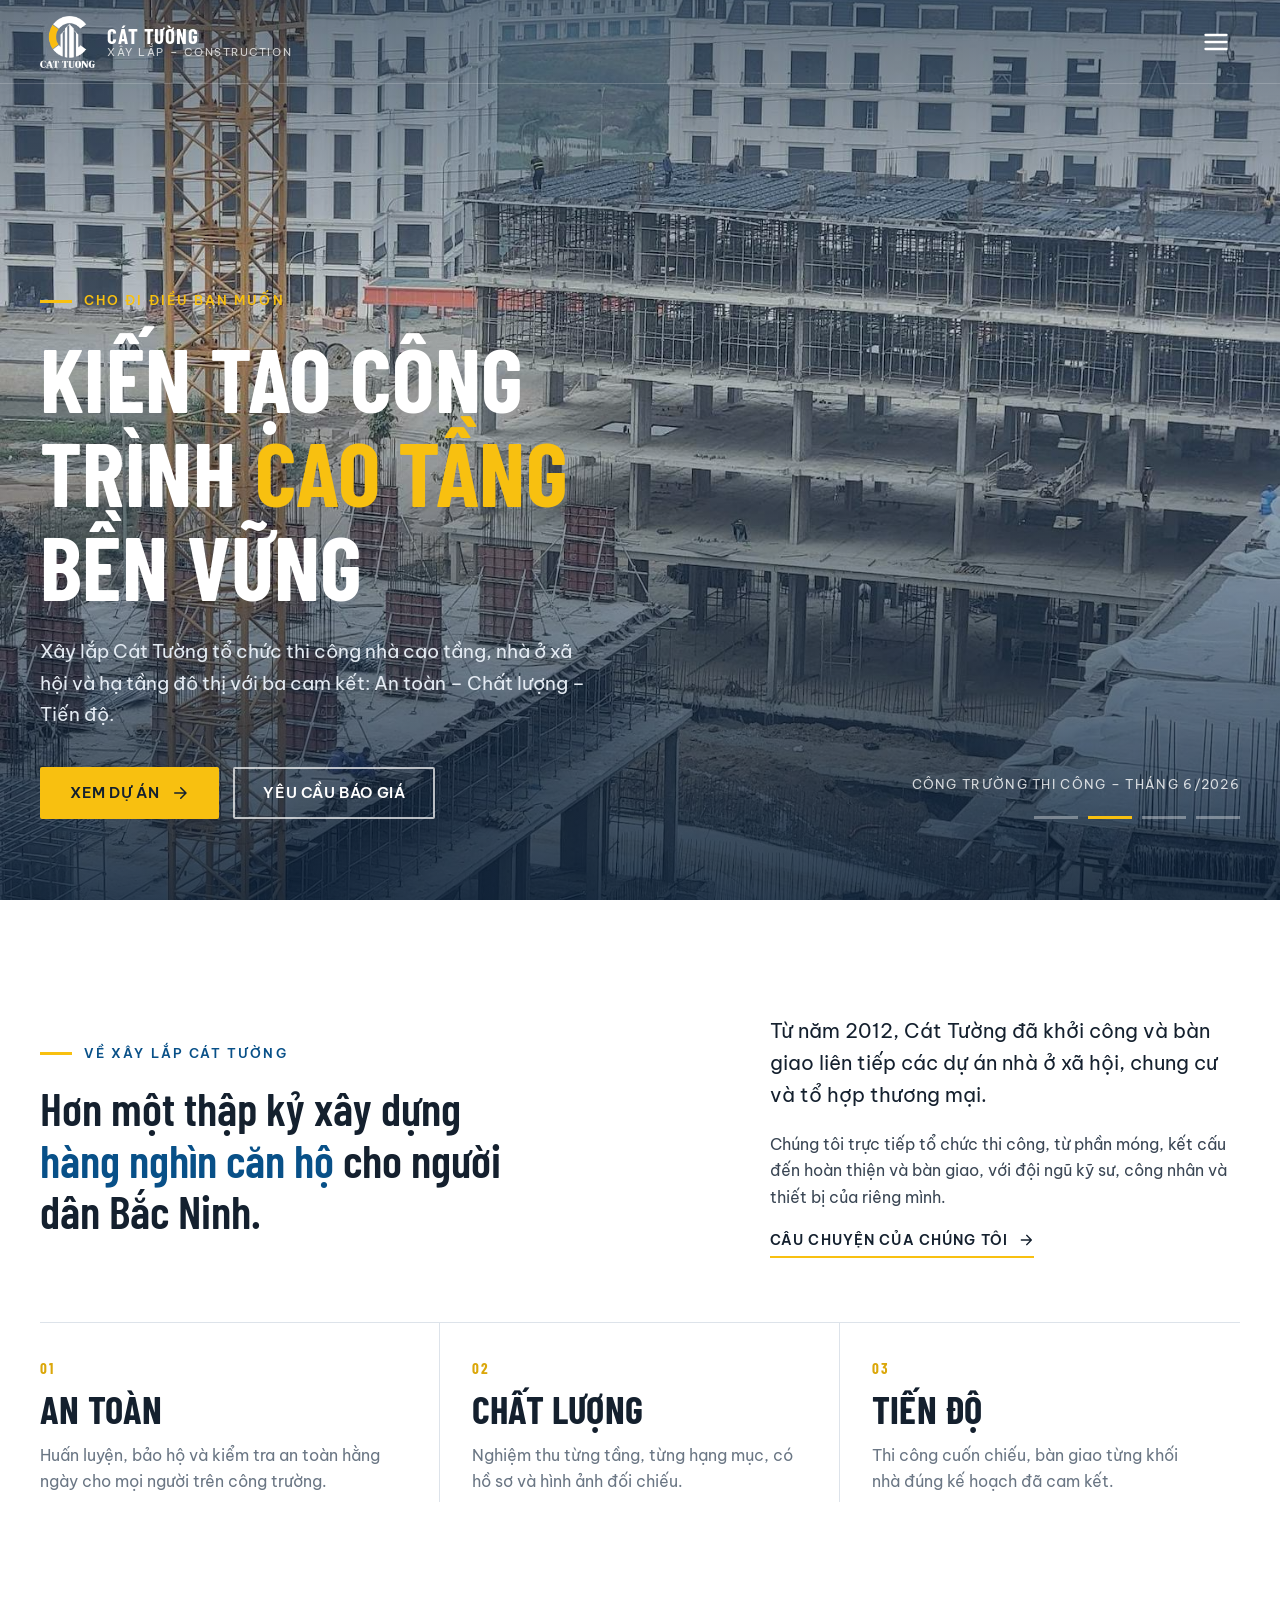
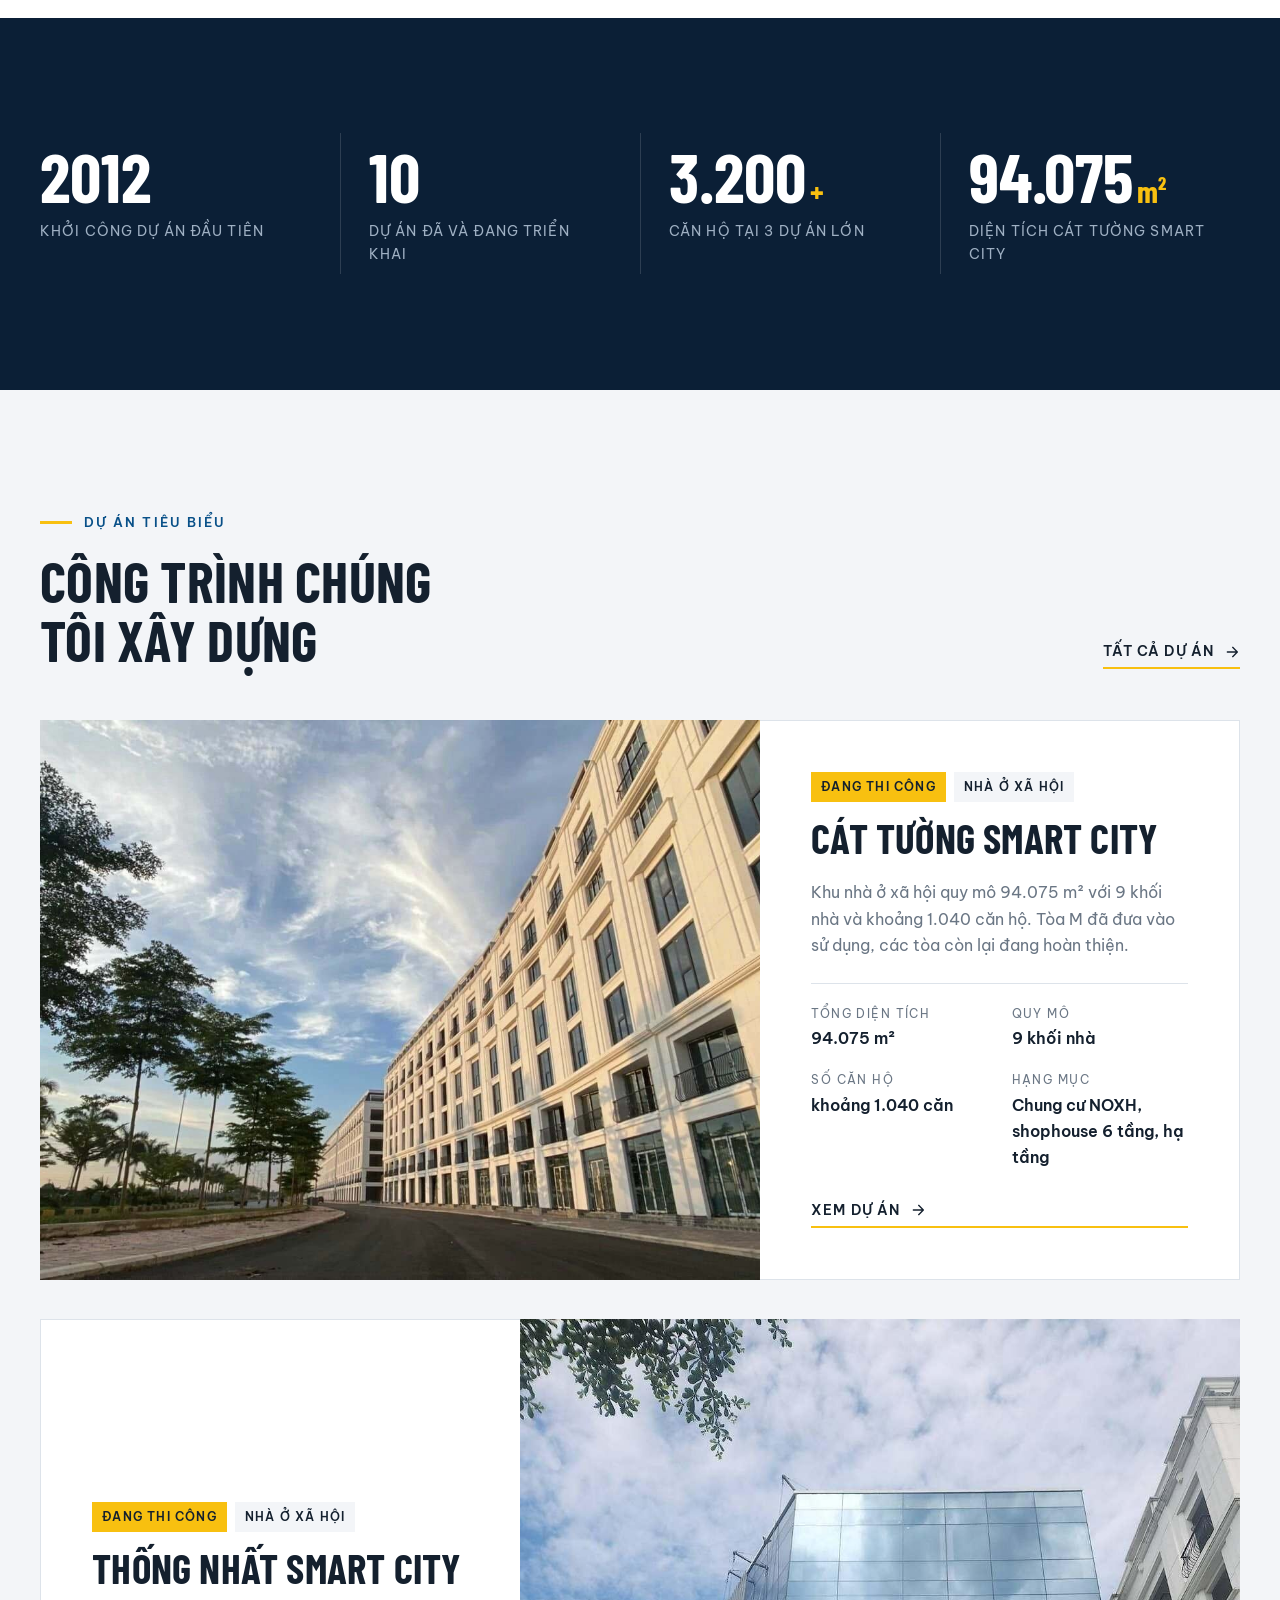
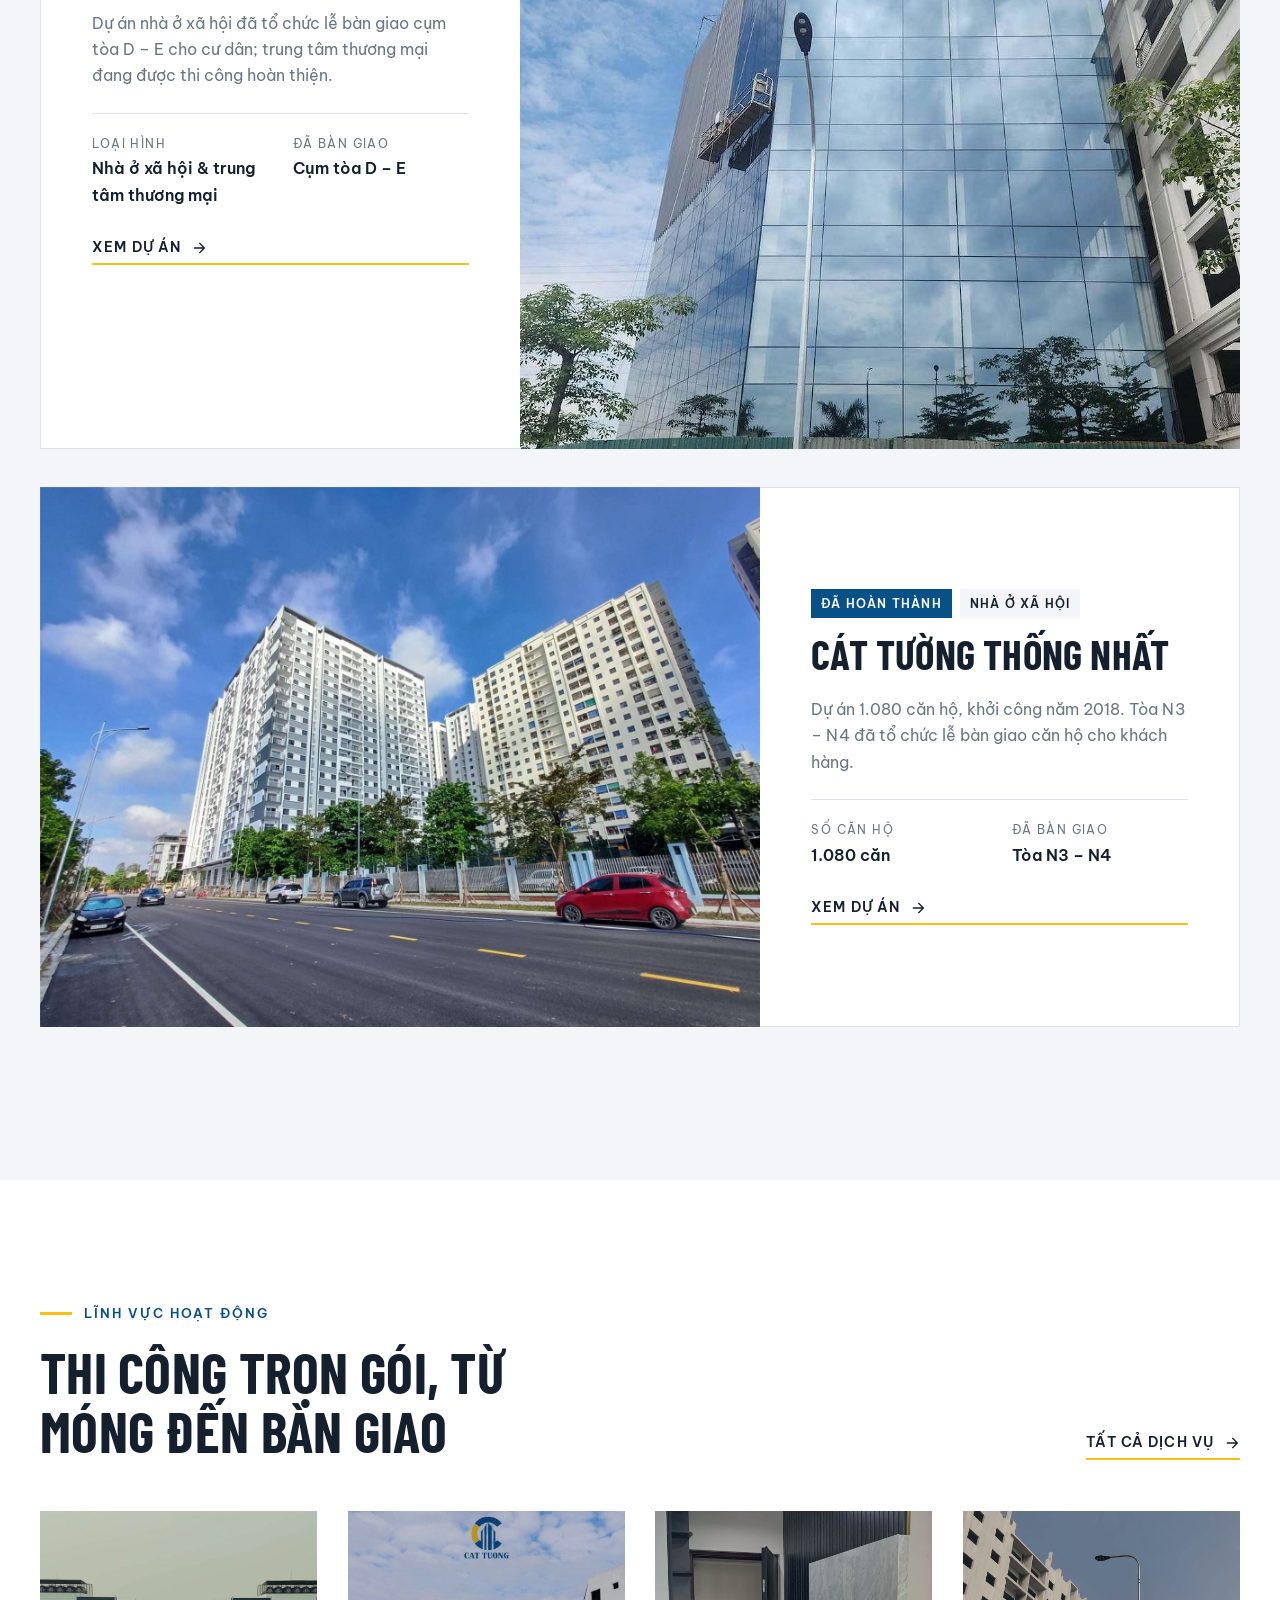
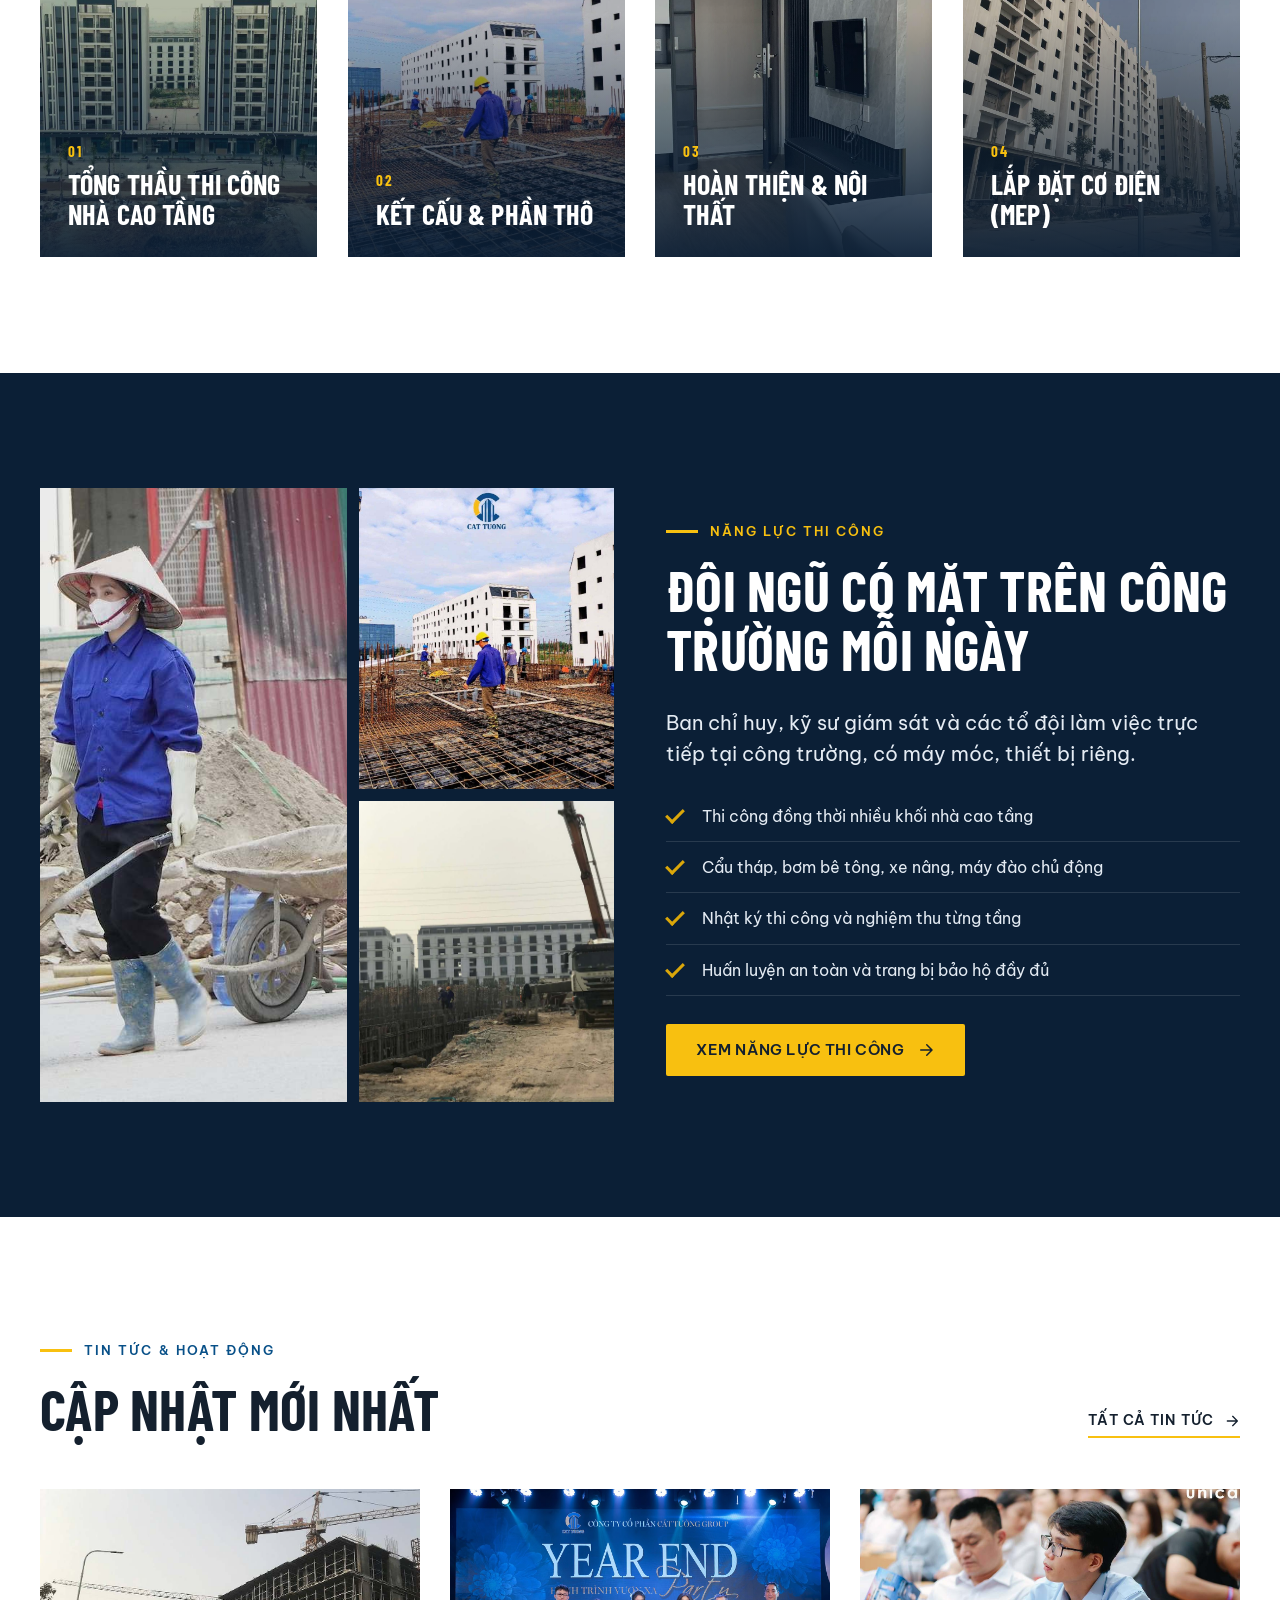
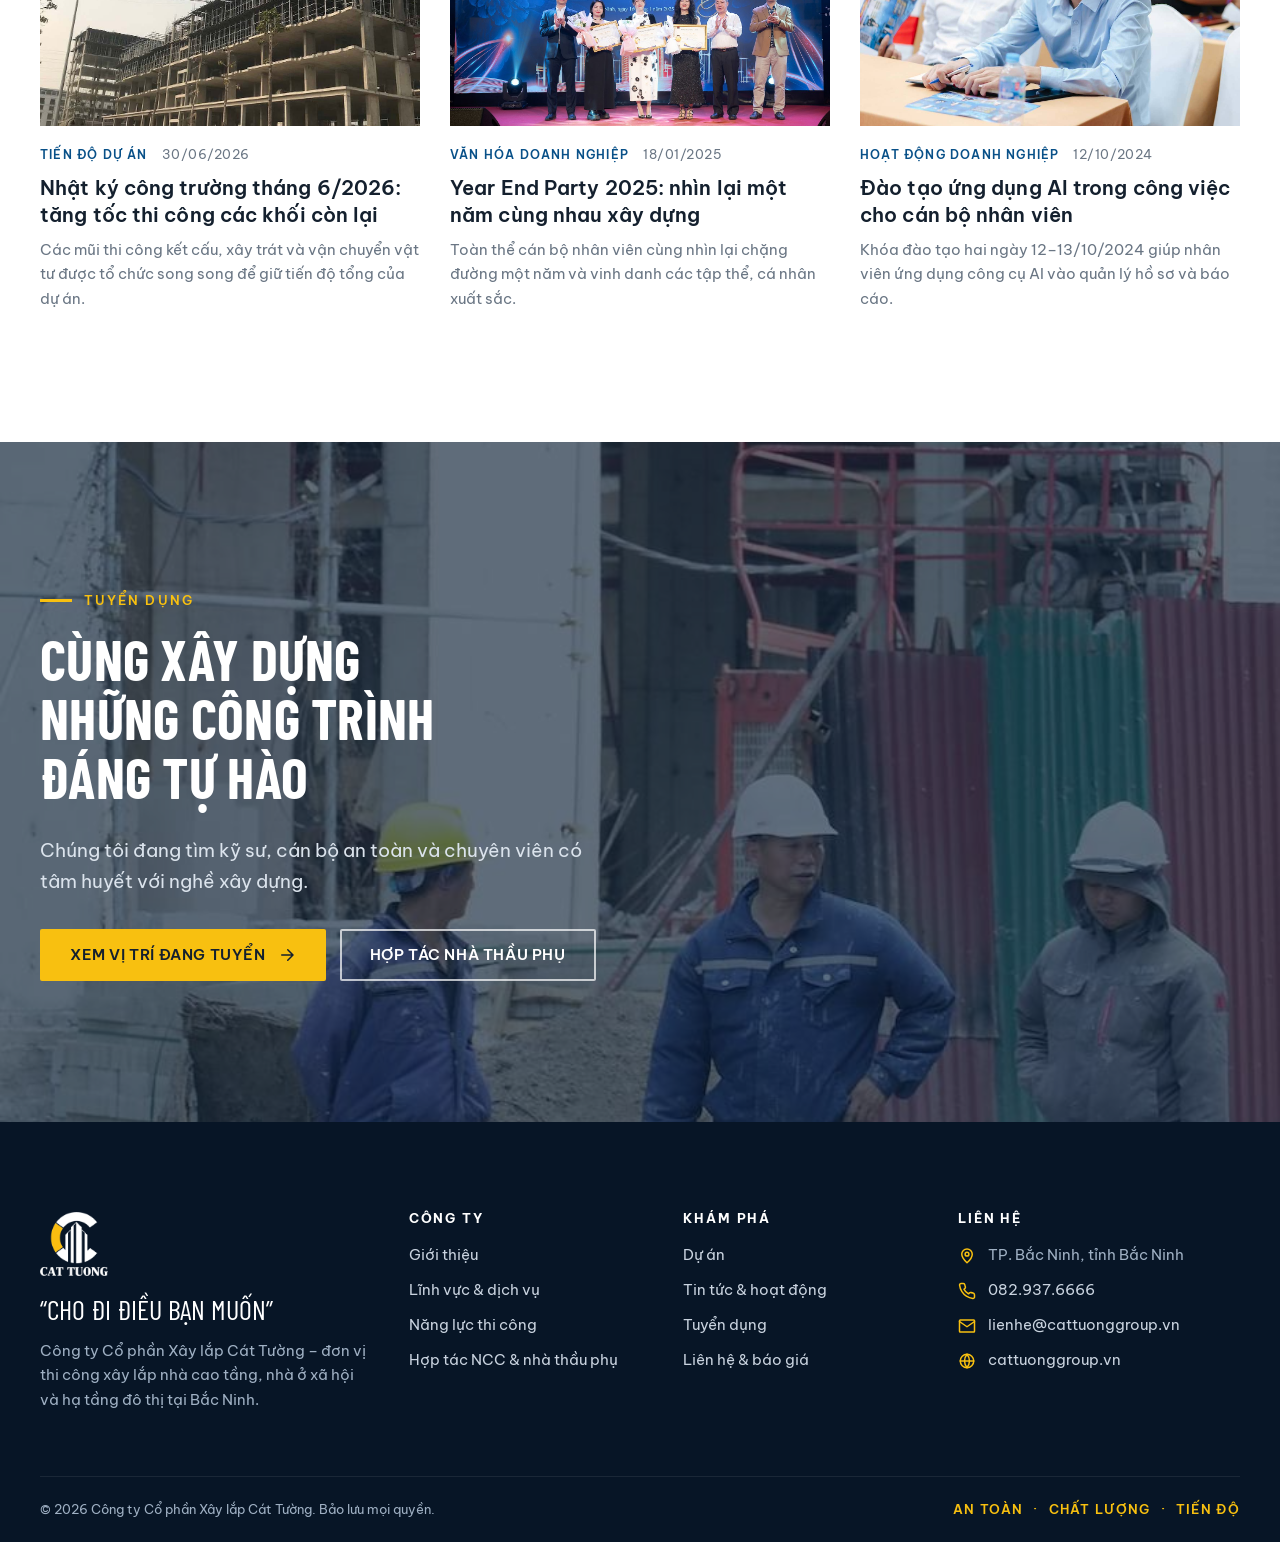
==== commit 4244c09f: "Add files via upload" ====
--- a/index.html
+++ b/index.html
@@ -19,7 +19,7 @@
     <div class="hero-slides">
       <div class="hero-slide" data-caption="Cát Tường Smart City – Yên Phong, Bắc Ninh"><img src="assets/img/hero-1.jpg" alt="Dãy nhà Cát Tường Smart City đã hoàn thiện mặt ngoài"></div>
       <div class="hero-slide" data-caption="Công trường thi công – tháng 6/2026"><img src="assets/img/hero-2.jpg" alt="Toàn cảnh công trường với cẩu tháp" loading="lazy"></div>
-      <div class="hero-slide" data-caption="Thi công cốt thép sàn"><img src="assets/img/hero-3.jpg" alt="Công nhân thi công cốt thép sàn" loading="lazy"></div>
+      <div class="hero-slide" data-caption="Thi công cốt thép sàn"><img src="assets/img/hero-3.jpg" alt="Công nhân đội mũ bảo hộ buộc cốt thép sàn" loading="lazy"></div>
       <div class="hero-slide" data-caption="Shophouse 6 tầng – Cát Tường Smart City"><img src="assets/img/hero-4.jpg" alt="Dãy shophouse lúc hoàng hôn" loading="lazy"></div>
     </div>
     <div class="wrap hero-content">
--- a/assets/css/style.css
+++ b/assets/css/style.css
@@ -111,12 +111,12 @@
 .nav > ul { list-style: none; display: flex; margin: 0; padding: 0; gap: 2px; }
 .nav li { position: relative; }
 .nav a.nav-link, .nav button.nav-link {
-  display: flex; align-items: center; gap: 6px; height: var(--header-h); padding: 0 14px;
+  display: flex; align-items: center; gap: 6px; height: var(--header-h); padding: 0 10px; white-space: nowrap;
   font-size: 14px; font-weight: 600; letter-spacing: .06em; text-transform: uppercase;
   color: var(--ink); background: none; border: 0; cursor: pointer; position: relative;
 }
 .nav .nav-link::after {
-  content: ""; position: absolute; left: 14px; right: 14px; bottom: 22px; height: 2px; background: var(--gold);
+  content: ""; position: absolute; left: 10px; right: 10px; bottom: 22px; height: 2px; background: var(--gold);
   transform: scaleX(0); transform-origin: left; transition: transform .25s var(--ease);
 }
 .nav .nav-link:hover::after, .nav .nav-link[aria-current="page"]::after { transform: scaleX(1); }
@@ -129,7 +129,7 @@
 .has-dropdown:hover .dropdown, .has-dropdown:focus-within .dropdown { opacity: 1; visibility: visible; transform: none; }
 .dropdown a { display: block; padding: 10px 22px; color: var(--ink); font-size: 15px; }
 .dropdown a:hover { background: var(--bg-alt); color: var(--brand); }
-.nav-cta { margin-left: 16px; min-height: 46px; padding: 0 22px; }
+.nav-cta { margin-left: 16px; min-height: 46px; padding: 0 22px; white-space: nowrap; }
 .nav-toggle { display: none; margin-left: auto; width: 48px; height: 48px; border: 0; background: none; cursor: pointer; color: var(--ink); }
 .nav-toggle svg { width: 28px; height: 28px; }
 
@@ -147,7 +147,7 @@
 body.has-hero main { padding-top: 0; }
 
 /* ---------- Mobile nav ---------- */
-@media (max-width: 1100px) {
+@media (max-width: 1280px) {
   .nav-toggle { display: inline-flex; align-items: center; justify-content: center; }
   .nav {
     position: fixed; inset: var(--header-h) 0 0 0; background: var(--navy); flex-direction: column; align-items: stretch;
@@ -368,7 +368,7 @@
 @media (max-width: 600px) { .history { grid-template-columns: 1fr; border-top: 0; border-left: 2px solid rgba(255,255,255,.18); padding-left: 24px; } .history > div::before { left: -32px; top: 30px; } }
 
 /* ---------- Filters / toolbar ---------- */
-.toolbar { display: grid; grid-template-columns: 2fr repeat(3, 1fr) auto; gap: 12px; align-items: end; padding: 24px; background: var(--bg-alt); margin-bottom: 36px; }
+.toolbar { display: grid; grid-template-columns: 1.3fr repeat(3, 1fr) auto; gap: 12px; align-items: end; padding: 24px; background: var(--bg-alt); margin-bottom: 36px; }
 .toolbar.cols-3 { grid-template-columns: 2fr 1fr 1fr; }
 .toolbar label { display: block; font-size: 12px; letter-spacing: .1em; text-transform: uppercase; color: var(--muted); font-weight: 600; margin-bottom: 6px; }
 .view-toggle { display: flex; border: 1px solid var(--line); background: #fff; }
@@ -481,6 +481,11 @@
 .svc-row .media { aspect-ratio: 16/10; }
 @media (max-width: 900px) { .svc-row { grid-template-columns: 1fr; } }
 
+.equip { background: #fff; display: flex; flex-direction: column; height: 100%; }
+.equip .media { aspect-ratio: 4/3; }
+.equip h3 { font-size: 24px; text-transform: uppercase; margin: 18px 18px 6px; }
+.equip p { color: var(--muted); font-size: 15px; margin: 0 18px 20px; }
+
 .icon-box { padding: 32px; border: 1px solid var(--line); background: #fff; height: 100%; }
 .icon-box svg { width: 40px; height: 40px; color: var(--brand); margin-bottom: 18px; }
 .icon-box h3 { font-size: 26px; text-transform: uppercase; }
